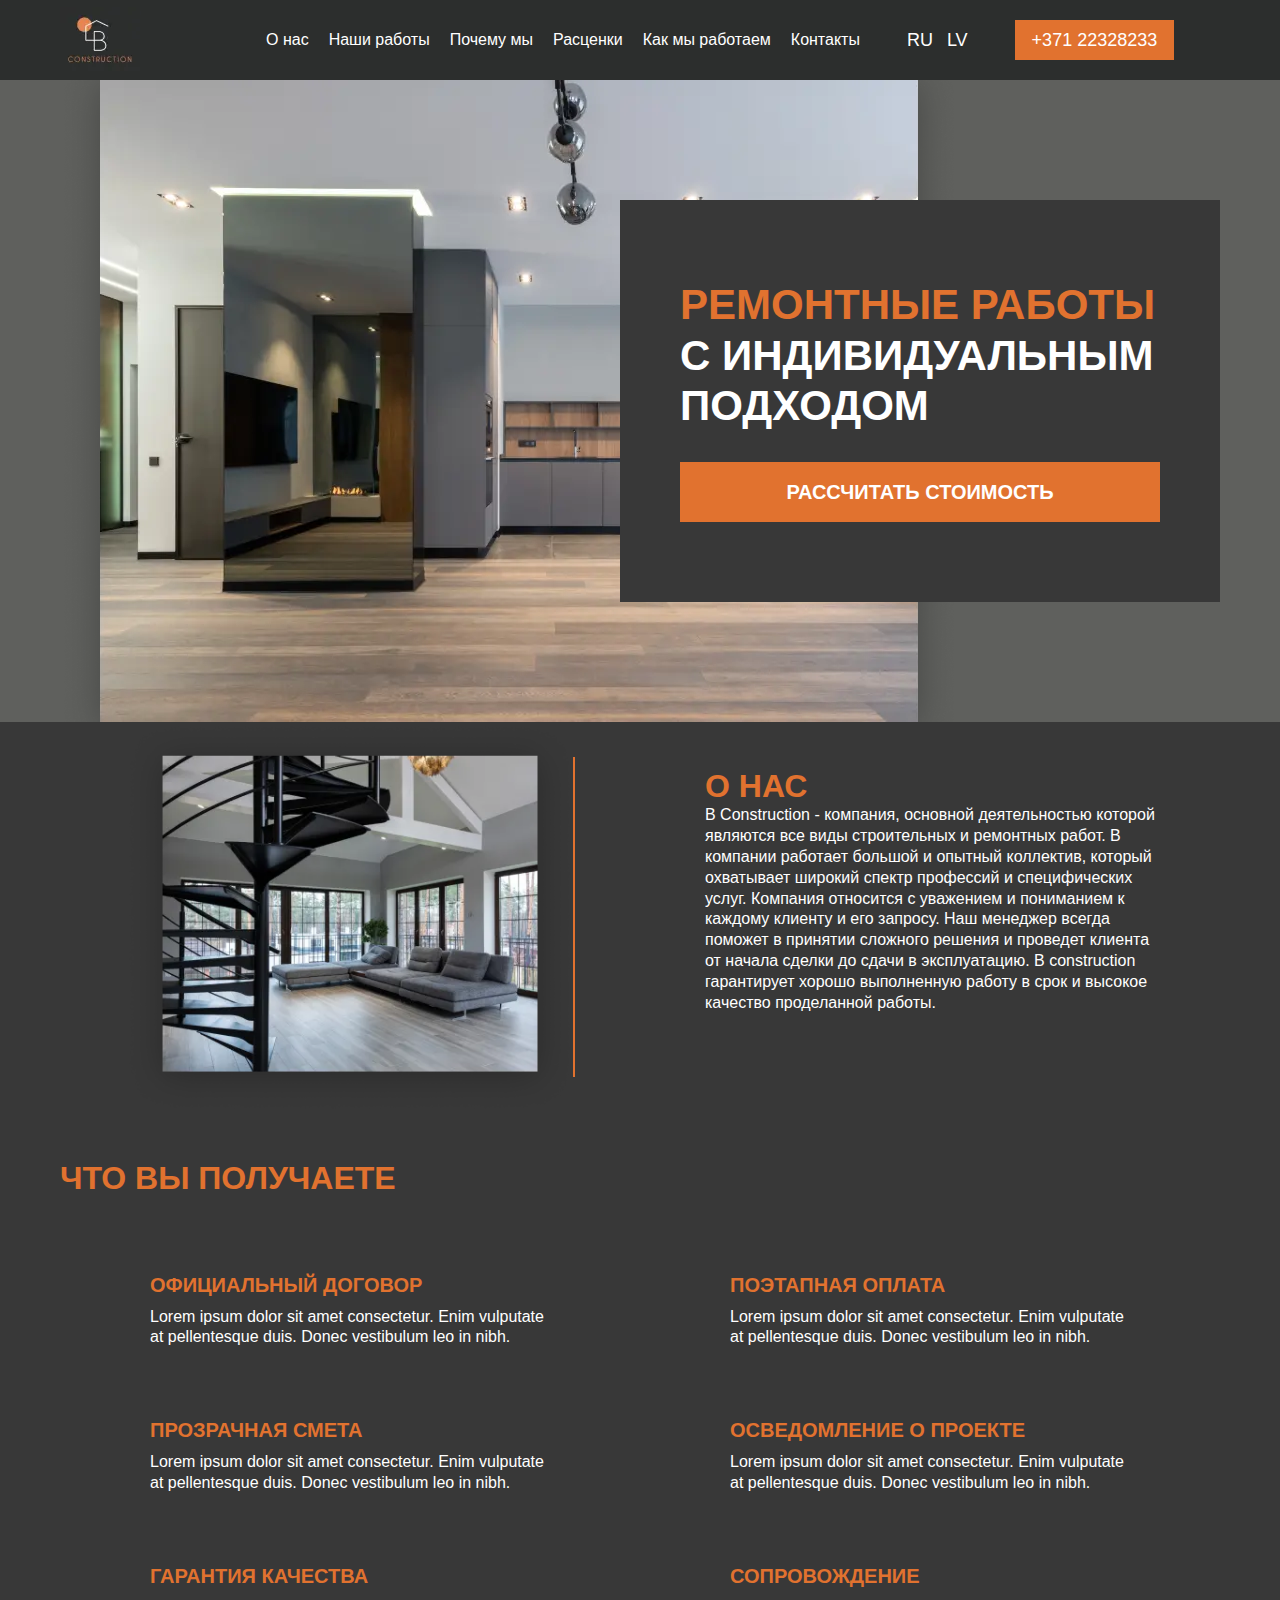
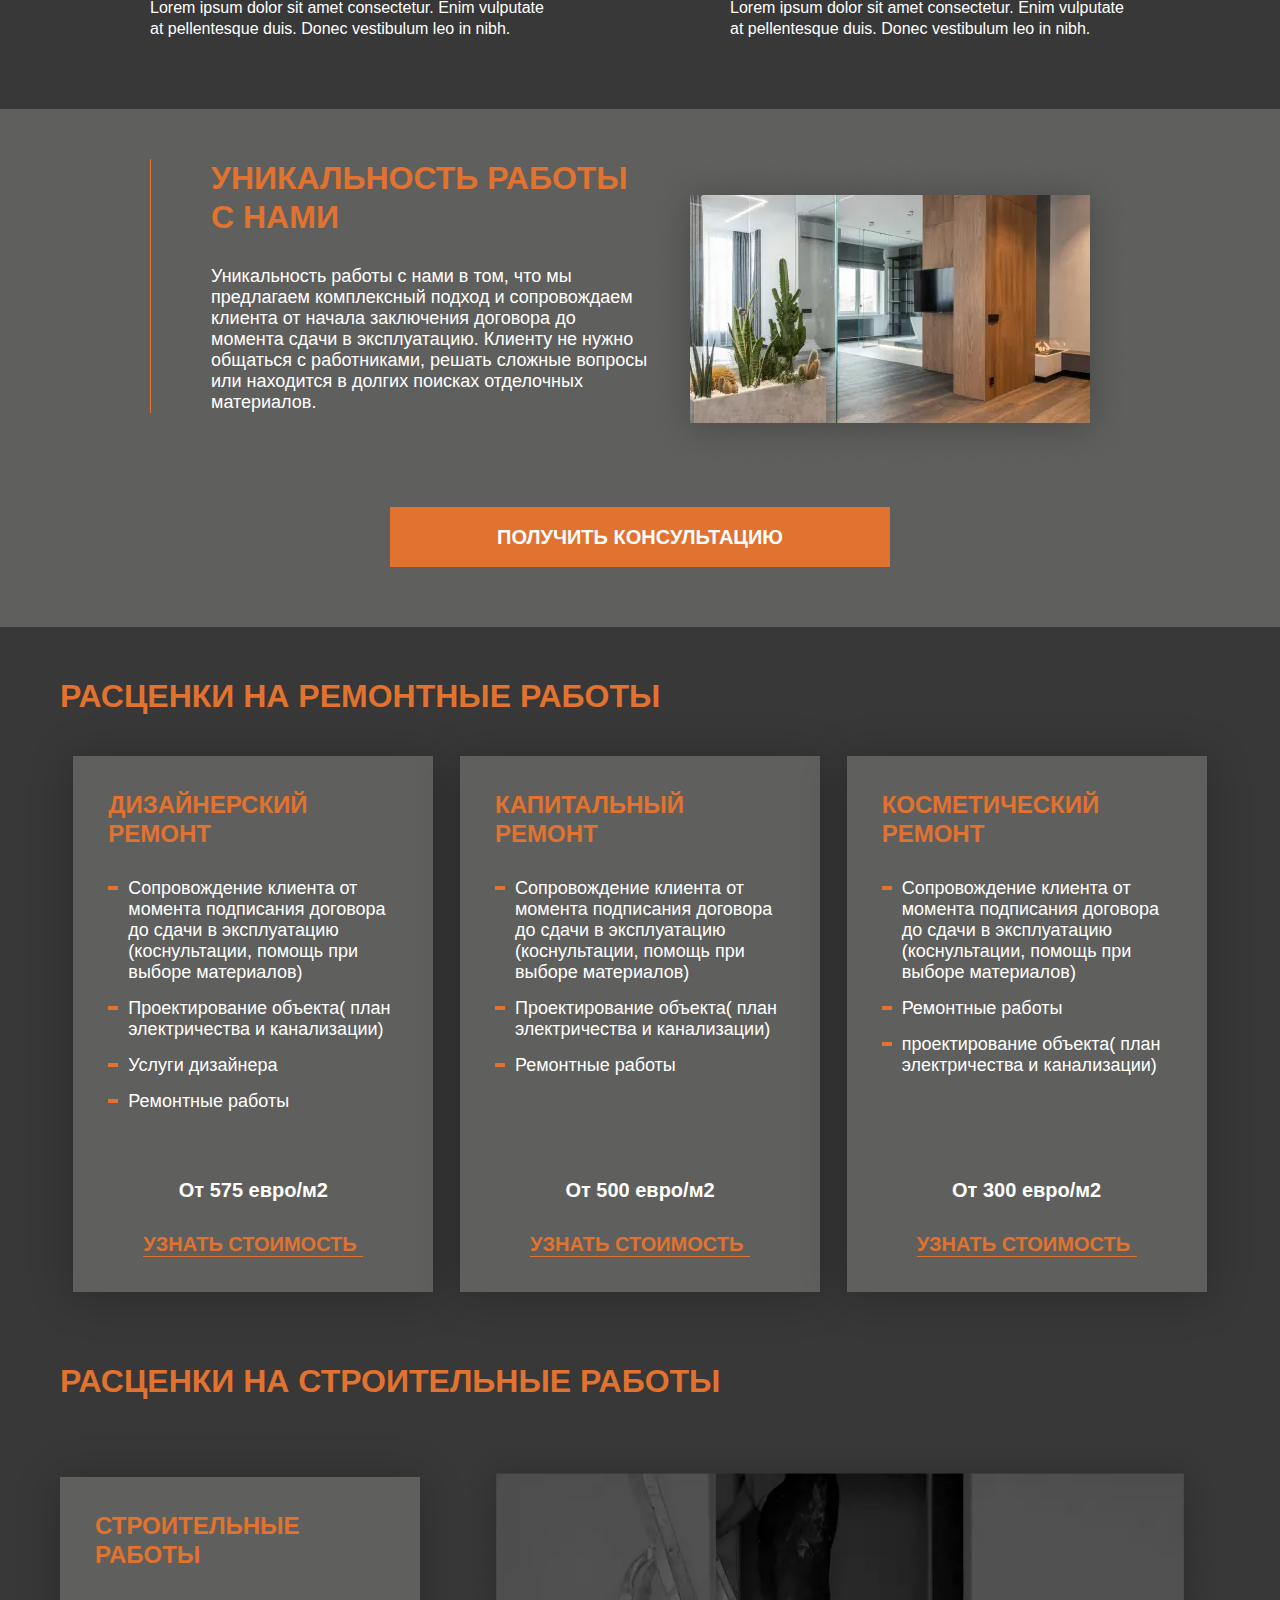
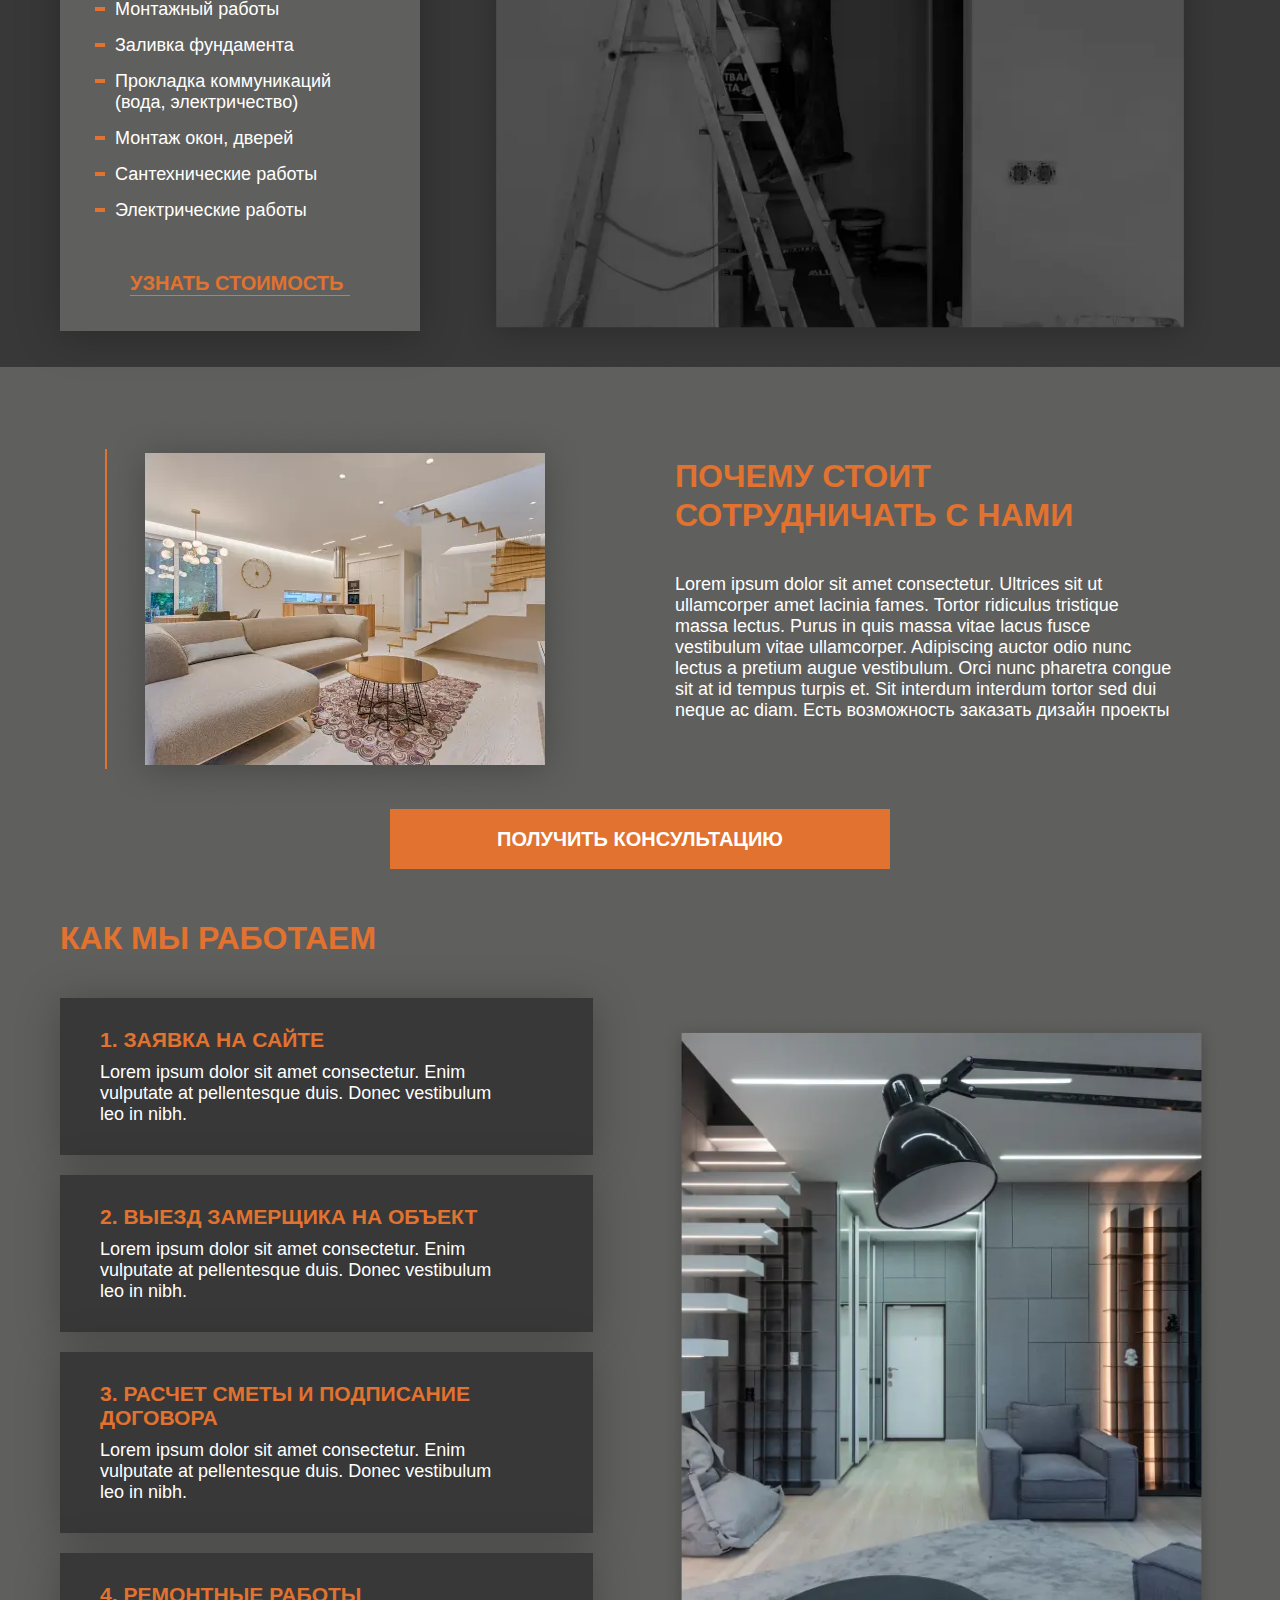
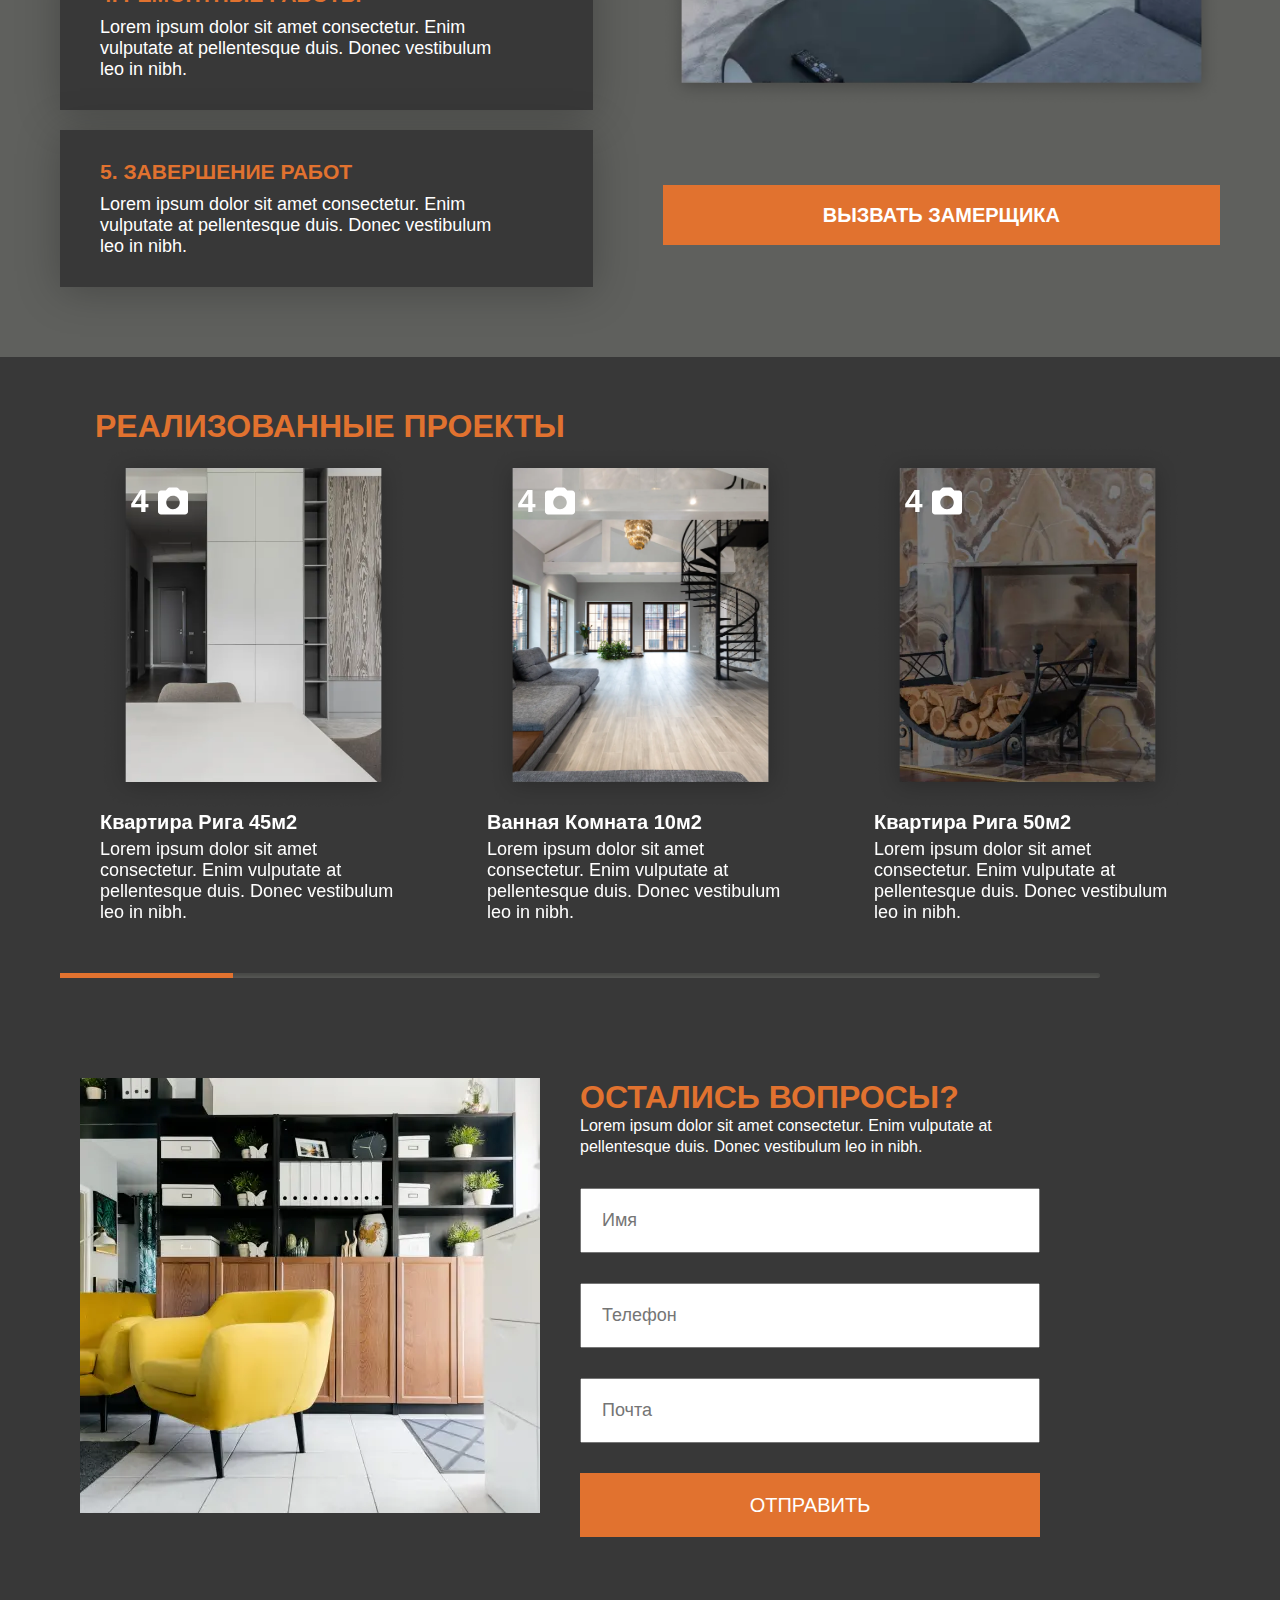
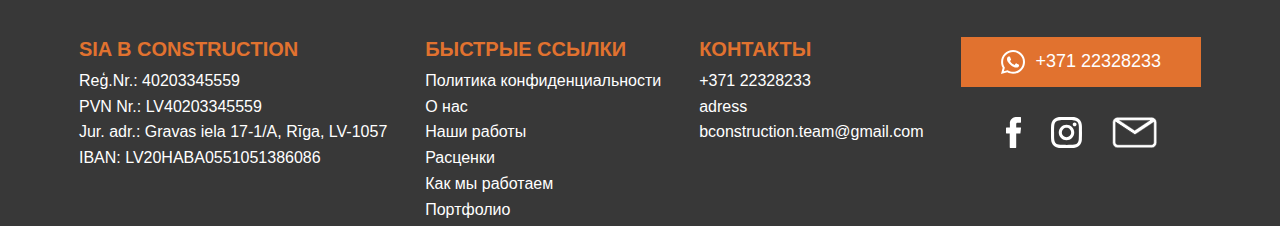
==== index.html @ dc20f462 "Add files via upload" ====
<!DOCTYPE html>
<html lang="ru">

<head>
   <meta charset="UTF-8">
   <meta http-equiv="X-UA-Compatible" content="IE=edge">
   <meta name="viewport" content="width=device-width, initial-scale=1.0">
   <link rel="stylesheet" href="css/style.min.css?_v=20230217003201">
   <title></title>
</head>

<body>
   <header class="header">
      <div class="container">
         <div class="header__inner">
            <div class="header__logo">
               <picture><source srcset="images/header/logo.webp" type="image/webp"><img src="images/header/logo.png" alt="logo"></picture>
            </div>
            <nav class="header__menu">
               <ul class="header__menu-list">
                  <li class="header__menu-item">
                     <a class="header__menu-link" href="#">О нас</a>
                  </li>
                  <li class="header__menu-item">
                     <a class="header__menu-link" href="#">Наши работы</a>
                  </li>
                  <li class="header__menu-item">
                     <a class="header__menu-link" href="#">Почему мы</a>
                  </li>
                  <li class="header__menu-item">
                     <a class="header__menu-link" href="#">Расценки</a>
                  </li>
                  <li class="header__menu-item">
                     <a class="header__menu-link" href="#">Как мы работаем </a>
                  </li>
                  <li class="header__menu-item">
                     <a class="header__menu-link" href="#">Контакты</a>
                  </li>
               </ul>
            </nav>
            <div class="header__language">
               <a class="header__language-link" href="#">RU</a>
               <a class="header__language-link" href="#">LV</a>
            </div>
            <a class="header__number" href="tel:+37122328233">+371 22328233</a>
         </div>
      </div>
   </header>
   <div class="wrapper">
      <main>
         <section class="home">
            <div class="container">
               <div class="home__inner">
                  <div class="home__items">
                     <div class="home__item">
                        <picture><source srcset="images/home-bg.webp" type="image/webp"><img class="home__image" src="images/home-bg.png"></picture>
                     </div>
                     <div class="home__item">
                        <h1 class="home__title"><span>Ремонтные работы</span>
                           с индивидуальным
                           подходом</h1>
                        <a class="home__btn btn" href="#">рассчитать стоимость</a>
                     </div>
                  </div>
               </div>
            </div>
         </section>
         <section class="about">
            <div class="container">
               <div class="about__inner">
                  <div class="about__items">
                     <div class="about__item">
                        <picture><source srcset="images/about-1.webp" type="image/webp"><img class="about__img" src="images/about-1.png" alt="image"></picture>
                     </div>
                     <div class="about__item">
                        <h1 class="about__title">О нас</h1>
                        <p class="about__text">B Construction - компания, основной деятельностью которой являются все
                           виды строительных и ремонтных работ. В компании работает большой и опытный коллектив, который
                           охватывает широкий спектр профессий и специфических услуг.

                           Компания относится с уважением и пониманием к каждому клиенту и его запросу. Наш менеджер
                           всегда поможет в принятии сложного решения и проведет клиента от начала сделки до сдачи в
                           эксплуатацию.

                           B construction гарантирует хорошо выполненную работу в срок и высокое качество проделанной
                           работы.</p>
                     </div>
                  </div>
               </div>
               <div class="about__get get-about">
                  <h2 class="get-about__title">Что вы получаете</h2>
                  <div class="get-about__items">
                     <div class="get-about__item">
                        <h3 class="get-about__item-title">Официальный договор </h3>
                        <div class="get-about__item-text">Lorem ipsum dolor sit amet consectetur. Enim vulputate at
                           pellentesque duis. Donec vestibulum leo in nibh.</div>
                     </div>
                     <div class="get-about__item">
                        <h3 class="get-about__item-title">поэтапная оплата</h3>
                        <div class="get-about__item-text">Lorem ipsum dolor sit amet consectetur. Enim vulputate at
                           pellentesque duis. Donec vestibulum leo in nibh.</div>
                     </div>
                     <div class="get-about__item">
                        <h3 class="get-about__item-title">прозрачная смета</h3>
                        <div class="get-about__item-text">Lorem ipsum dolor sit amet consectetur. Enim vulputate at
                           pellentesque duis. Donec vestibulum leo in nibh.</div>
                     </div>
                     <div class="get-about__item">
                        <h3 class="get-about__item-title">осведомление о проекте</h3>
                        <div class="get-about__item-text">Lorem ipsum dolor sit amet consectetur. Enim vulputate at
                           pellentesque duis. Donec vestibulum leo in nibh.</div>
                     </div>
                     <div class="get-about__item">
                        <h3 class="get-about__item-title">гарантия качества</h3>
                        <div class="get-about__item-text">Lorem ipsum dolor sit amet consectetur. Enim vulputate at
                           pellentesque duis. Donec vestibulum leo in nibh.</div>
                     </div>
                     <div class="get-about__item">
                        <h3 class="get-about__item-title">Сопровождение</h3>
                        <div class="get-about__item-text">Lorem ipsum dolor sit amet consectetur. Enim vulputate at
                           pellentesque duis. Donec vestibulum leo in nibh.</div>
                     </div>
                  </div>
               </div>
            </div>
         </section>
         <section class="uniqueness">
            <div class="container">
               <div class="uniqueness__inner">
                  <div class="uniqueness__items">
                     <div class="uniqueness__item">
                        <h1 class="uniqueness__title">УНИКАЛЬНОСТЬ РАБОТЫ С НАМИ</h1>
                        <p class="uniqueness__text">Уникальность работы с нами в том, что мы предлагаем комплексный
                           подход и сопровождаем клиента от начала заключения договора до момента сдачи в эксплуатацию.
                           Клиенту не нужно общаться с работниками, решать сложные вопросы или находится в долгих
                           поисках отделочных материалов.</p>
                     </div>
                     <div class="uniqueness__item">
                        <picture><source srcset="images/uniqueness.webp" type="image/webp"><img class="uniqueness__img" src="images/uniqueness.png" alt="image"></picture>
                     </div>
                  </div>
               </div>
               <a class="uniqueness__btn btn" href="#">Получить консультацию </a>

            </div>
         </section>
         <section class="rates">
            <div class="container">
               <div class="rates__repair repair-rates">
                  <h1 class="repair-rates__title">Расценки на ремонтные работы</h1>
                  <div class="repair-rates__items">
                     <div class="repair-rates__item">
                        <h3 class="repair-rates__item-title">Дизайнерский ремонт</h3>
                        <ul class="repair-rates__list">
                           <li class="repair-rates__text">
                              Сопровождение клиента от момента подписания договора до сдачи в эксплуатацию
                              (коснультации, помощь при выборе материалов)
                           </li>
                           <li class="repair-rates__text">
                              Проектирование объекта( план электричества и канализации)
                           </li>
                           <li class="repair-rates__text">
                              Услуги дизайнера
                           </li>
                           <li class="repair-rates__text">
                              Ремонтные работы
                           </li>
                        </ul>
                        <p class="repair-rates__price">От 575 евро/м2</p>
                        <a class="repair-rates__btn" href="#">узнать стоимость</a>
                     </div>
                     <div class="repair-rates__item">
                        <h3 class="repair-rates__item-title">Капитальный ремонт</h3>
                        <ul class="repair-rates__list">
                           <li class="repair-rates__text">
                              Сопровождение клиента от момента подписания договора до сдачи в эксплуатацию
                              (коснультации, помощь при выборе материалов)
                           </li>
                           <li class="repair-rates__text">
                              Проектирование объекта( план электричества и канализации)
                           </li>
                           <li class="repair-rates__text">
                              Ремонтные работы
                           </li>
                        </ul>
                        <p class="repair-rates__price">От 500 евро/м2</p>
                        <a class="repair-rates__btn" href="#">узнать стоимость</a>
                     </div>
                     <div class="repair-rates__item">
                        <h3 class="repair-rates__item-title">Косметический ремонт</h3>
                        <ul class="repair-rates__list">
                           <li class="repair-rates__text">
                              Сопровождение клиента от момента подписания договора до сдачи в эксплуатацию
                              (коснультации, помощь при выборе материалов)
                           </li>
                           <li class="repair-rates__text">
                              Ремонтные работы
                           </li>
                           <li class="repair-rates__text">
                              проектирование объекта( план электричества и канализации)
                           </li>
                        </ul>
                        <p class="repair-rates__price">От 300 евро/м2</p>
                        <a class="repair-rates__btn" href="#">узнать стоимость</a>
                     </div>
                  </div>
               </div>
               <div class="rates__build build-rates">
                  <h1 class="build-rates__title">Расценки на строительные работы</h1>
                  <div class="build-rates__items">
                     <div class="build-rates__item">
                        <h3 class="build-rates__item-title">Строительные работы</h3>
                        <ul class="build-rates__list">
                           <li class="build-rates__text">Монтажный работы</li>
                           <li class="build-rates__text">Заливка фундамента</li>
                           <li class="build-rates__text">Прокладка коммуникаций (вода, электричество)</li>
                           <li class="build-rates__text">Монтаж окон, дверей</li>
                           <li class="build-rates__text">Сантехнические работы</li>
                           <li class="build-rates__text">Электрические работы</li>
                        </ul>
                        <a class="build-rates__btn" href="#">узнать стоимость</a>

                     </div>
                     <div class="build-rates__item">
                        <picture><source srcset="images/rates.webp" type="image/webp"><img class="build-rates__img" src="images/rates.png" alt="images"></picture>
                     </div>
                  </div>
               </div>
            </div>
         </section>
         <section class="info">
            <div class="container">
               <div class="info__top top-info">
                  <div class="top-info__items">
                     <div class="top-info__item">
                        <picture><source srcset="images/info.webp" type="image/webp"><img class="top-info__img" src="images/info.png" alt="image"></picture>
                     </div>
                     <div class="top-info__item">
                        <h1 class="top-info__title">Почему стоит
                           сотрудничать с нами</h1>
                        <p class="top-info__text">Lorem ipsum dolor sit amet consectetur. Ultrices sit ut ullamcorper
                           amet lacinia fames. Tortor ridiculus tristique massa lectus. Purus in quis massa vitae lacus
                           fusce vestibulum vitae ullamcorper. Adipiscing auctor odio nunc lectus a pretium augue
                           vestibulum. Orci nunc pharetra congue sit at id tempus turpis et. Sit interdum interdum
                           tortor sed dui neque ac diam.

                           Есть возможность заказать дизайн проекты</p>
                     </div>
                  </div>
                  <a class="top-info__btn btn" href="#">Получить консультацию </a>
               </div>
               <div class="info__work work-info">
                  <h2 class="work-info__title">Как мы работаем</h2>
                  <div class="work-info__inner">
                     <div class="work-info__items">
                        <div class="work-info__item">
                           <h3 class="work-info__item-title">1. Заявка на сайте</h3>
                           <p class="work-info__text">Lorem ipsum dolor sit amet consectetur. Enim vulputate at
                              pellentesque duis. Donec vestibulum leo in nibh.</p>
                        </div>
                        <div class="work-info__item">
                           <h3 class="work-info__item-title">2. Выезд замерщика на объект</h3>
                           <p class="work-info__text">Lorem ipsum dolor sit amet consectetur. Enim vulputate at
                              pellentesque duis. Donec vestibulum leo in nibh.</p>
                        </div>
                        <div class="work-info__item">
                           <h3 class="work-info__item-title">3. РАсчет сметы и подписание договора</h3>
                           <p class="work-info__text">Lorem ipsum dolor sit amet consectetur. Enim vulputate at
                              pellentesque duis. Donec vestibulum leo in nibh.</p>
                        </div>
                        <div class="work-info__item">
                           <h3 class="work-info__item-title">4. ремонтные работы</h3>
                           <p class="work-info__text">Lorem ipsum dolor sit amet consectetur. Enim vulputate at
                              pellentesque duis. Donec vestibulum leo in nibh.</p>
                        </div>
                        <div class="work-info__item">
                           <h3 class="work-info__item-title">5. завершение работ</h3>
                           <p class="work-info__text">Lorem ipsum dolor sit amet consectetur. Enim vulputate at
                              pellentesque duis. Donec vestibulum leo in nibh.</p>
                        </div>
                     </div>
                     <div class="work-info__items">
                        <picture><source srcset="images/info-2.webp" type="image/webp"><img class="work-info__img" src="images/info-2.png"></picture>
                        <a class="work-info__btn btn" href="#">вызвать замерщика</a>
                     </div>
                  </div>
               </div>
            </div>
         </section>
         <section class="slider">
            <div class="container">
               <h1 class="slider__title">Реализованные проекты</h1>
               <div class="slider__inner">
                  <div class="slider__slide">
                     <div class="slider__image">
                        <picture><source srcset="images/slider/1.webp" type="image/webp"><img class="slider__img" src="images/slider/1.png" alt="image"></picture>
                        <div class="slider__quantity">
                           <p>4</p>
                           <img class="slider__icon" src="images/slider/icon.svg" alt="icon">
                        </div>
                     </div>
                     <div class="slider__slide-title">Квартира Рига 45м2</div>
                     <div class="slider__text">Lorem ipsum dolor sit amet consectetur. Enim vulputate at pellentesque
                        duis. Donec vestibulum leo in nibh.</div>
                  </div>
                  <div class="slider__slide">
                     <div class="slider__image">
                        <picture><source srcset="images/slider/2.webp" type="image/webp"><img class="slider__img" src="images/slider/2.png" alt="image"></picture>
                        <div class="slider__quantity">
                           <p>4</p>
                           <img class="slider__icon" src="images/slider/icon.svg" alt="icon">
                        </div>
                     </div>
                     <div class="slider__slide-title">Ванная Комната 10м2</div>
                     <div class="slider__text">Lorem ipsum dolor sit amet consectetur. Enim vulputate at pellentesque
                        duis. Donec vestibulum leo in nibh.</div>
                  </div>
                  <div class="slider__slide">
                     <div class="slider__image">
                        <picture><source srcset="images/slider/3.webp" type="image/webp"><img class="slider__img" src="images/slider/3.png" alt="image"></picture>
                        <div class="slider__quantity">
                           <p>4</p>
                           <img class="slider__icon" src="images/slider/icon.svg" alt="icon">
                        </div>
                     </div>
                     <div class="slider__slide-title">Квартира Рига 50м2</div>
                     <div class="slider__text">Lorem ipsum dolor sit amet consectetur. Enim vulputate at pellentesque
                        duis. Donec vestibulum leo in nibh.</div>
                  </div>
                  <div class="slider__slide">
                     <div class="slider__image">
                        <picture><source srcset="images/slider/1.webp" type="image/webp"><img class="slider__img" src="images/slider/1.png" alt="image"></picture>
                        <div class="slider__quantity">
                           <p>4</p>
                           <img class="slider__icon" src="images/slider/icon.svg" alt="icon">
                        </div>
                     </div>
                     <div class="slider__slide-title">Lorem ipsum dolor sit amet</div>
                     <div class="slider__text">Lorem ipsum dolor sit amet consectetur. Enim vulputate at pellentesque
                        duis. Donec vestibulum leo in nibh.</div>
                  </div>
                  <div class="slider__slide">
                     <div class="slider__image">
                        <picture><source srcset="images/slider/3.webp" type="image/webp"><img class="slider__img" src="images/slider/3.png" alt="image"></picture>
                        <div class="slider__quantity">
                           <p>4</p>
                           <img class="slider__icon" src="images/slider/icon.svg" alt="icon">
                        </div>
                     </div>
                     <div class="slider__slide-title">Квартира Рига 50м2</div>
                     <div class="slider__text">Lorem ipsum dolor sit amet consectetur. Enim vulputate at pellentesque
                        duis. Donec vestibulum leo in nibh.</div>
                  </div>
                  <div class="slider__slide">
                     <div class="slider__image">
                        <picture><source srcset="images/slider/1.webp" type="image/webp"><img class="slider__img" src="images/slider/1.png" alt="image"></picture>
                        <div class="slider__quantity">
                           <p>4</p>
                           <img class="slider__icon" src="images/slider/icon.svg" alt="icon">
                        </div>
                     </div>
                     <div class="slider__slide-title">Lorem ipsum dolor sit amet</div>
                     <div class="slider__text">Lorem ipsum dolor sit amet consectetur. Enim vulputate at pellentesque
                        duis. Donec vestibulum leo in nibh.</div>
                  </div>
               </div>
            </div>
         </section>
         <section class="questions">
            <div class="container">
               <div class="questions__items">
                  <div class="questions__item">
                     <picture><source srcset="images/question.webp" type="image/webp"><img class="questions__img" src="images/question.png" alt="image"></picture>
                  </div>
                  <div class="questions__item">
                     <div class="questions__title">Остались вопросы?</div>
                     <div class="questions__text">Lorem ipsum dolor sit amet consectetur. Enim vulputate at pellentesque
                        duis. Donec vestibulum leo in nibh.</div>
                     <from class="questions__from" name="test" method="post">
                        <input class="question__input" type="text" placeholder="Имя">
                        <input class="question__input" type="tel" placeholder="Телефон">
                        <input class="question__input" type="email" placeholder="Почта">
                        <button class="questions__button">отправить</button>
                     </from>
                  </div>
               </div>
            </div>
         </section>

      </main>
   </div>
   <footer class="footer">
      <div class="container">
         <div class="footer__inner">
            <div class="footer__column">
               <h2 class="footer__title">SIA b construction</h2>
               <div class="footer__info">
                  <ul>
                     <li>Reģ.Nr.: 40203345559</li>
                     <li>PVN Nr.: LV40203345559</li>
                     <li>Jur. adr.: Gravas iela 17-1/A, Rīga, LV-1057</li>
                     <li>IBAN: LV20HABA0551051386086</li>
                  </ul>
               </div>
            </div>
            <div class="footer__column">
               <h2 class="footer__title">Быстрые ссылки</h2>

               <div class="footer__menu">
                  <ul>
                     <li class="footer__link">
                        <a href="#">Политика конфиденциальности</a>
                     </li>
                     <li class="footer__link">
                        <a href="#">О нас</a>
                     </li>
                     <li class="footer__link">
                        <a href="#">Наши работы</a>
                     </li>
                     <li class="footer__link">
                        <a href="#">Расценки </a>
                     </li>
                     <li class="footer__link">
                        <a href="#">Как мы работаем </a>
                     </li>
                     <li class="footer__link">
                        <a href="#">Портфолио</a>
                     </li>
                  </ul>
               </div>
            </div>
            <div class="footer__column">
               <div class="footer__contact">
                  <h2 class="footer__title">контакты</h2>

                  <ul>
                     <li>
                        <a class="footer__contact-phone" href="tel:+37122328233">+371 22328233</a>
                     </li>
                     <li>adress</li>
                     <li>
                        <a class="footer__email"
                           href="email:bconstruction.team@gmail.com">bconstruction.team@gmail.com</a>
                     </li>
                  </ul>
               </div>
            </div>
            <div class="footer__column">
               <a class="footer__whatsapp" href="#"><img src="images/footer/whatsapp.svg" alt="whatsapp">+371
                  22328233</a>
               <div class="footer__social">

                  <a href="#">
                     <img class="footer__facebook" src="images/footer/facebook.svg" alt="icon">
                  </a>
                  <a href="#">
                     <img class="footer__instagram" src="images/footer/instagram.svg" alt="icon">
                  </a>
                  <a href="#">
                     <img class="footer__img-email" src="images/footer/email.svg" alt="icon">
                  </a>
               </div>
            </div>
         </div>
      </div>
   </footer>
   <script src="https://ajax.googleapis.com/ajax/libs/jquery/3.4.1/jquery.min.js?_v=20230217003201"></script>
   <script src="js/app.min.js?_v=20230217003201"></script>
</body>

</html>
---- css/style.min.css ----
html{box-sizing:border-box}*,::after,::before{box-sizing:inherit}ol[class],ul[class]{padding:0}blockquote,body,dd,dl,figcaption,figure,h1,h2,h3,h4,h5,h6,li,ol,p,ul{margin:0}ul[class]{list-style:none}img{max-width:100%;display:block}button,input,select,textarea{font:inherit}a{text-decoration:none}body,html{height:100%;font-family:Roboto,sans-serif;font-weight:400;font-size:18px;color:#fff;background:#383838}a{color:inherit;display:inherit}.wrapper{display:flex;flex-direction:column;min-height:100%}.wrapper .main{flex:1 0 auto}.footer{flex:0 0 auto}.container{max-width:1190px;margin:0 auto;padding:0 15px}.btn{font-weight:700;font-size:20px;line-height:120%;text-transform:uppercase}.slick-slider{position:relative;display:block;box-sizing:border-box;-webkit-user-select:none;-moz-user-select:none;user-select:none;-webkit-touch-callout:none;-khtml-user-select:none;touch-action:pan-y;-webkit-tap-highlight-color:transparent}.slick-list{position:relative;display:block;overflow:hidden;margin:0;padding:0}.slick-list:focus{outline:0}.slick-list.dragging{cursor:pointer;cursor:hand}.slick-slider .slick-list,.slick-slider .slick-track{transform:translate3d(0,0,0)}.slick-track{position:relative;top:0;left:0;display:block;margin-left:auto;margin-right:auto}.slick-track:after,.slick-track:before{display:table;content:""}.slick-track:after{clear:both}.slick-loading .slick-track{visibility:hidden}.slick-slide{display:none;float:left;height:100%;min-height:1px}[dir=rtl] .slick-slide{float:right}.slick-slide img{display:block}.slick-slide.slick-loading img{display:none}.slick-slide.dragging img{pointer-events:none}.slick-initialized .slick-slide{display:block}.slick-loading .slick-slide{visibility:hidden}.slick-vertical .slick-slide{display:block;height:auto;border:1px solid transparent}.slick-arrow.slick-hidden{display:none}.header{background:#2c2e2d}.header__inner{display:flex;align-items:center}.header__logo{margin-right:125px}.header__menu{margin:30px 0}.header__menu-list{display:flex}.header__menu-item+.header__menu-item{margin-left:20px}.header__menu-link{font-size:16px;line-height:20px}.header__language{text-transform:uppercase;display:flex;margin:0 40px}.header__language-link{margin:0 7px 0 7px}.header__number{font-size:18px;line-height:22px;padding:9px 17px;background:#e1722f}.home{background:#5f605d}.home__inner{position:relative}.home__items{display:flex;align-items:center}.home__item:last-child{position:absolute;right:0;padding:80px 60px;background:#383838}.home__title{font-weight:700;font-size:42px;line-height:120%;max-width:480px;text-transform:uppercase;margin-bottom:30px}.home__title span{color:#e1722f}.home__btn{text-align:center;background:#e1722f;padding:18px 100px}.about__inner{display:flex;justify-content:center}.about__items{display:flex;margin-bottom:50px}.about__item{max-width:450px}.about__item:first-child{position:relative}.about__item:first-child::after{content:"";position:absolute;right:0;top:9%;height:320px;width:2px;background:#e1722f}.about__item:last-child{margin:45px 0 0 130px}.about__title{font-size:32px;line-height:120%;text-transform:uppercase;color:#e1722f}.about__text{font-size:16px;line-height:130%}.get-about__title{font-weight:700;font-size:32px;line-height:120%;text-transform:uppercase;color:#e1722f;margin-bottom:75px}.get-about__items{display:flex;justify-content:space-around;flex-wrap:wrap}.get-about__item{max-width:400px;width:100%;margin-bottom:70px}.get-about__item-title{font-weight:700;font-size:20px;line-height:120%;color:#e1722f;text-transform:uppercase;margin-bottom:10px}.get-about__item-text{font-size:16px;line-height:130%}.uniqueness{background:#5f605d;display:flex;justify-content:center}.uniqueness__items{display:flex;margin-top:50px}.uniqueness__item{max-width:500px}.uniqueness__item:first-child{border-left:1px solid #e1722f;height:100%;padding-left:60px}.uniqueness__title{font-weight:700;font-size:32px;line-height:120%;color:#e1722f;margin-bottom:30px}.uniqueness__btn{display:flex;align-items:center;justify-content:center;padding:18px 50px;background:#e1722f;max-width:500px;margin:40px auto 60px auto}.repair-rates__title{font-weight:700;font-size:32px;line-height:120%;color:#e1722f;text-transform:uppercase;margin:50px 0 40px 0}.repair-rates__items{display:flex;justify-content:space-around;margin-bottom:70px}.repair-rates__item{max-width:360px;padding:35px;background:#5f605d;box-shadow:0 4px 40px rgba(0,0,0,.25)}.repair-rates__item-title{font-weight:700;font-size:24px;line-height:120%;text-transform:uppercase;color:#e1722f;margin-bottom:30px}.repair-rates__list{min-height:300px}.repair-rates__text{margin-bottom:15px;padding-left:20px;position:relative}.repair-rates__text::after{content:"";position:absolute;top:0;left:0;width:10px;height:4px;background:#e1722f;transform:translateY(200%)}.repair-rates__price{text-align:center;font-weight:700;font-size:20px;line-height:120%;margin:0 0 30px 0}.repair-rates__btn{font-weight:700;font-size:20px;line-height:120%;text-transform:uppercase;color:#e1722f;border-bottom:1px solid #e1722f;max-width:220px;margin:0 auto}.build-rates__title{font-weight:700;font-size:32px;line-height:120%;color:#e1722f;text-transform:uppercase;margin-bottom:40px}.build-rates__items{display:flex;justify-content:space-around;align-items:center}.build-rates__item:first-child{padding:35px;background:#5f605d;box-shadow:0 4px 40px rgba(0,0,0,.25);margin-right:40px;max-width:360px}.build-rates__item-title{font-weight:700;font-size:24px;line-height:120%;text-transform:uppercase;color:#e1722f;margin-bottom:30px}.build-rates__list{margin-bottom:50px}.build-rates__text{margin-bottom:15px;padding-left:20px;position:relative}.build-rates__text::after{content:"";position:absolute;top:0;left:0;width:10px;height:4px;background:#e1722f;transform:translateY(200%)}.build-rates__price{text-align:center;font-weight:700;font-size:20px;line-height:120%;margin:0 0 30px 0}.build-rates__btn{font-weight:700;font-size:20px;line-height:120%;text-transform:uppercase;color:#e1722f;border-bottom:1px solid #e1722f;max-width:220px;margin:0 auto}.info{background:#5f605d}.top-info__items{display:flex;justify-content:space-around;padding-top:50px}.top-info__item{max-width:500px}.top-info__item:first-child{position:relative}.top-info__item:first-child::after{content:"";position:absolute;left:0;top:8%;height:320px;width:2px;background:#e1722f}.top-info__title{font-weight:700;font-size:32px;line-height:120%;margin:40px 0 40px 0;text-transform:uppercase;color:#e1722f}.top-info__btn{max-width:500px;margin:0 auto 50px auto;text-align:center;padding:18px 20px;background:#e1722f}.work-info{padding-bottom:50px}.work-info__title{font-weight:700;font-size:32px;line-height:120%;color:#e1722f;text-transform:uppercase;margin-bottom:40px}.work-info__inner{display:flex;justify-content:space-around}.work-info__item{padding:30px 40px;background:#383838;box-shadow:0 4px 40px rgba(0,0,0,.25);margin-bottom:20px}.work-info__items:last-child{max-width:560px;margin:20px 0 0 70px}.work-info__item-title{text-transform:uppercase;margin-bottom:10px;color:#e1722f}.work-info__text{max-width:420px}.work-info__img{margin-bottom:80px}.work-info__btn{text-align:center;background:#e1722f;padding:18px 0}.slider__title{margin:50px 0 0 35px;text-transform:uppercase;font-weight:700;font-size:32px;line-height:120%;color:#e1722f}.slider__inner{margin-bottom:100px}.slider__slide{margin:0 40px 50px 40px}.slider__image{position:relative}.slider__img{max-width:450px;width:100%}.slider__quantity{position:absolute;top:10%;left:10%;font-weight:700;font-size:32px;line-height:120%;display:flex;align-items:center}.slider__quantity p{margin-right:10px}.slider__slide-title{font-weight:700;font-size:20px;line-height:120%;margin-bottom:5px}.slider__text{max-width:400px}.slick-dots{display:flex;font-size:0;bottom:40px;left:40px;width:250px;height:5px;border-radius:25px;background:#5f605d;box-shadow:inset 0 4px 4px rgba(0,0,0,.25);border-radius:100px;max-width:1040px;width:100%}.slick-dots li{width:100%}.slick-dots .slick-active{background:#e1722f}.slick-dots button{background:0 0;border:0}.questions__items{display:flex}.questions__item{max-width:460px;margin:0 20px}.questions__title{font-weight:700;font-size:32px;line-height:120%;color:#e1722f;text-transform:uppercase}.questions__text{font-size:16px;line-height:130%;margin-bottom:30px}.questions__from{display:flex;flex-direction:column}.questions__button{padding:20px;background:#e1722f;border:0;text-transform:uppercase;color:#fff;font-size:20px;line-height:120%}.question__input{margin-bottom:30px;padding:20px}.footer{margin:100px 0 60px 0}.footer__inner{display:flex;justify-content:space-around;flex-wrap:wrap}.footer__column{margin:0 15px}.footer__column ul{list-style-type:none;padding:0}.footer__column ul li{font-weight:400;font-size:16px;line-height:130%;margin-bottom:5px}.footer__title{font-weight:700;font-size:20px;line-height:120%;text-transform:uppercase;color:#e1722f;margin-bottom:10px}.footer__whatsapp{display:flex;align-items:center;padding:13px 40px;background:#e1722f;margin-bottom:30px}.footer__whatsapp img{margin-right:10px}.footer__social{display:flex;justify-content:center;align-items:center}.footer__social img{margin:0 15px}
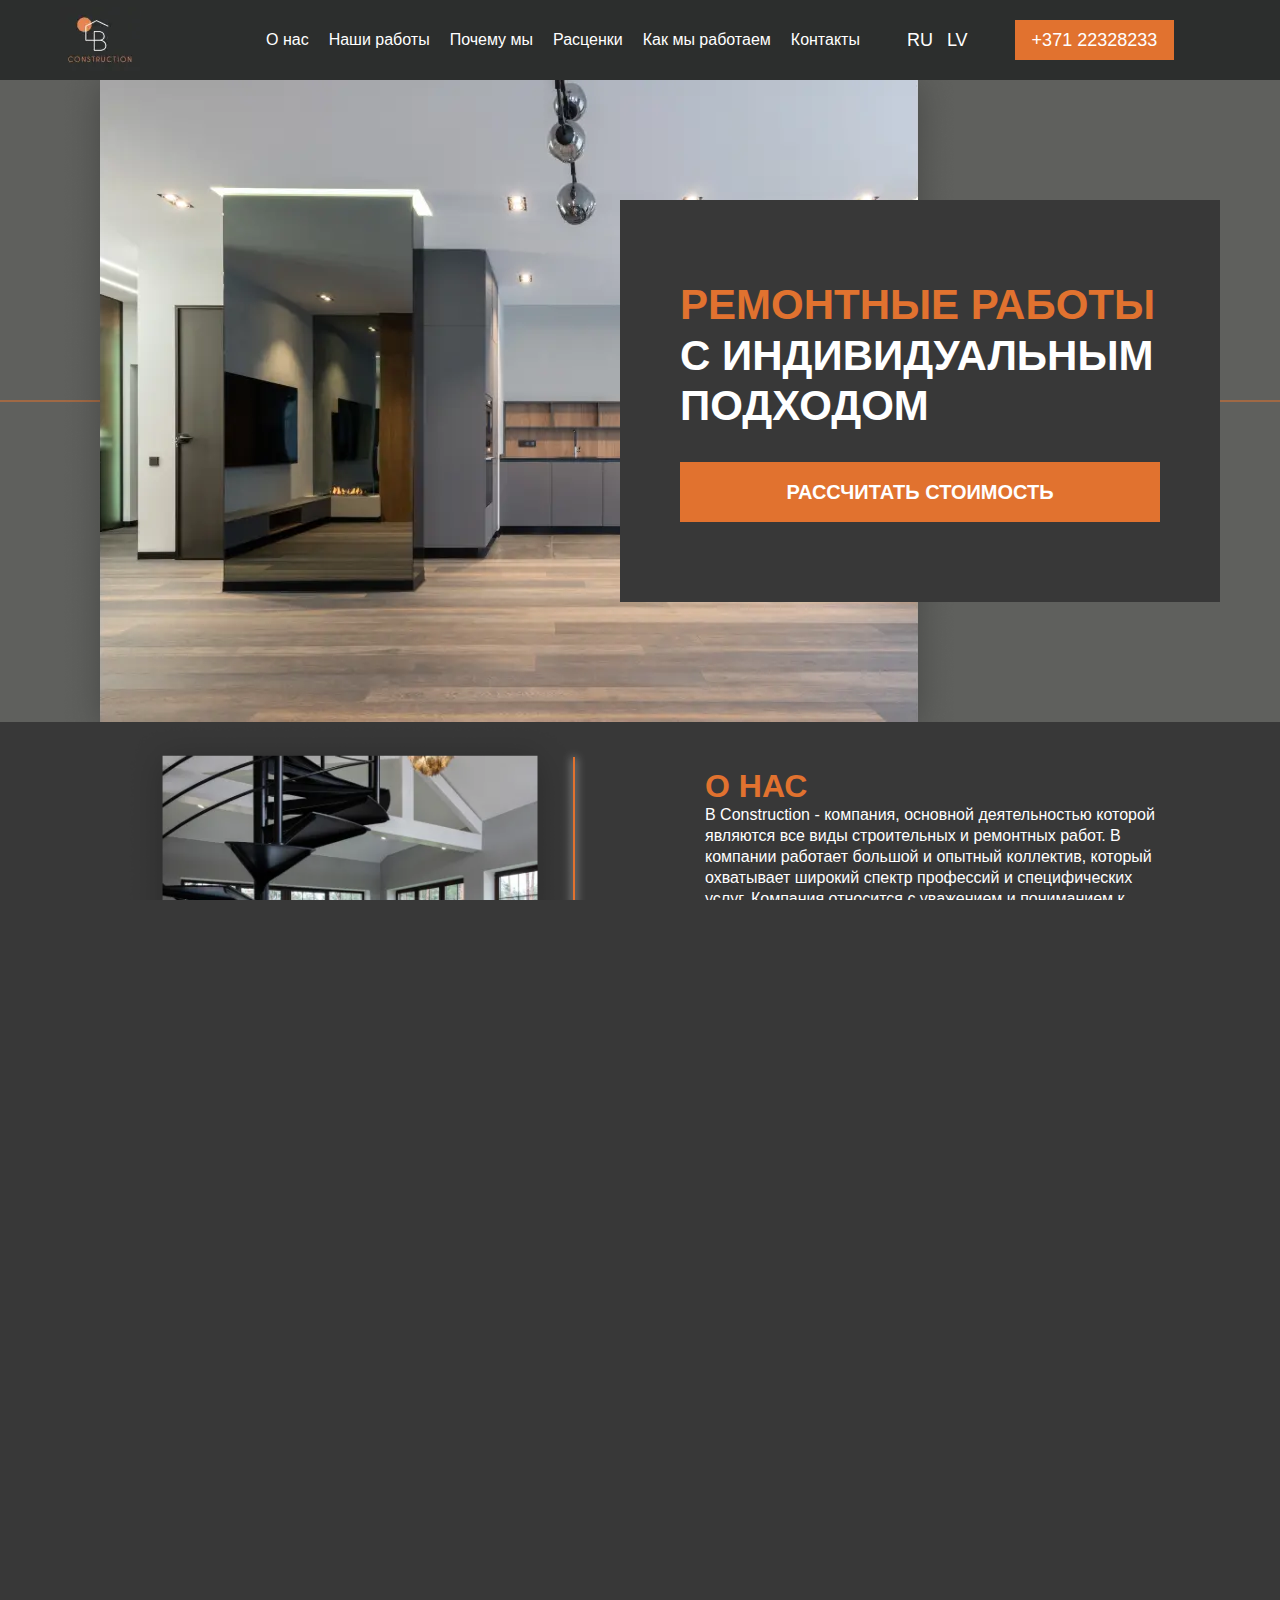
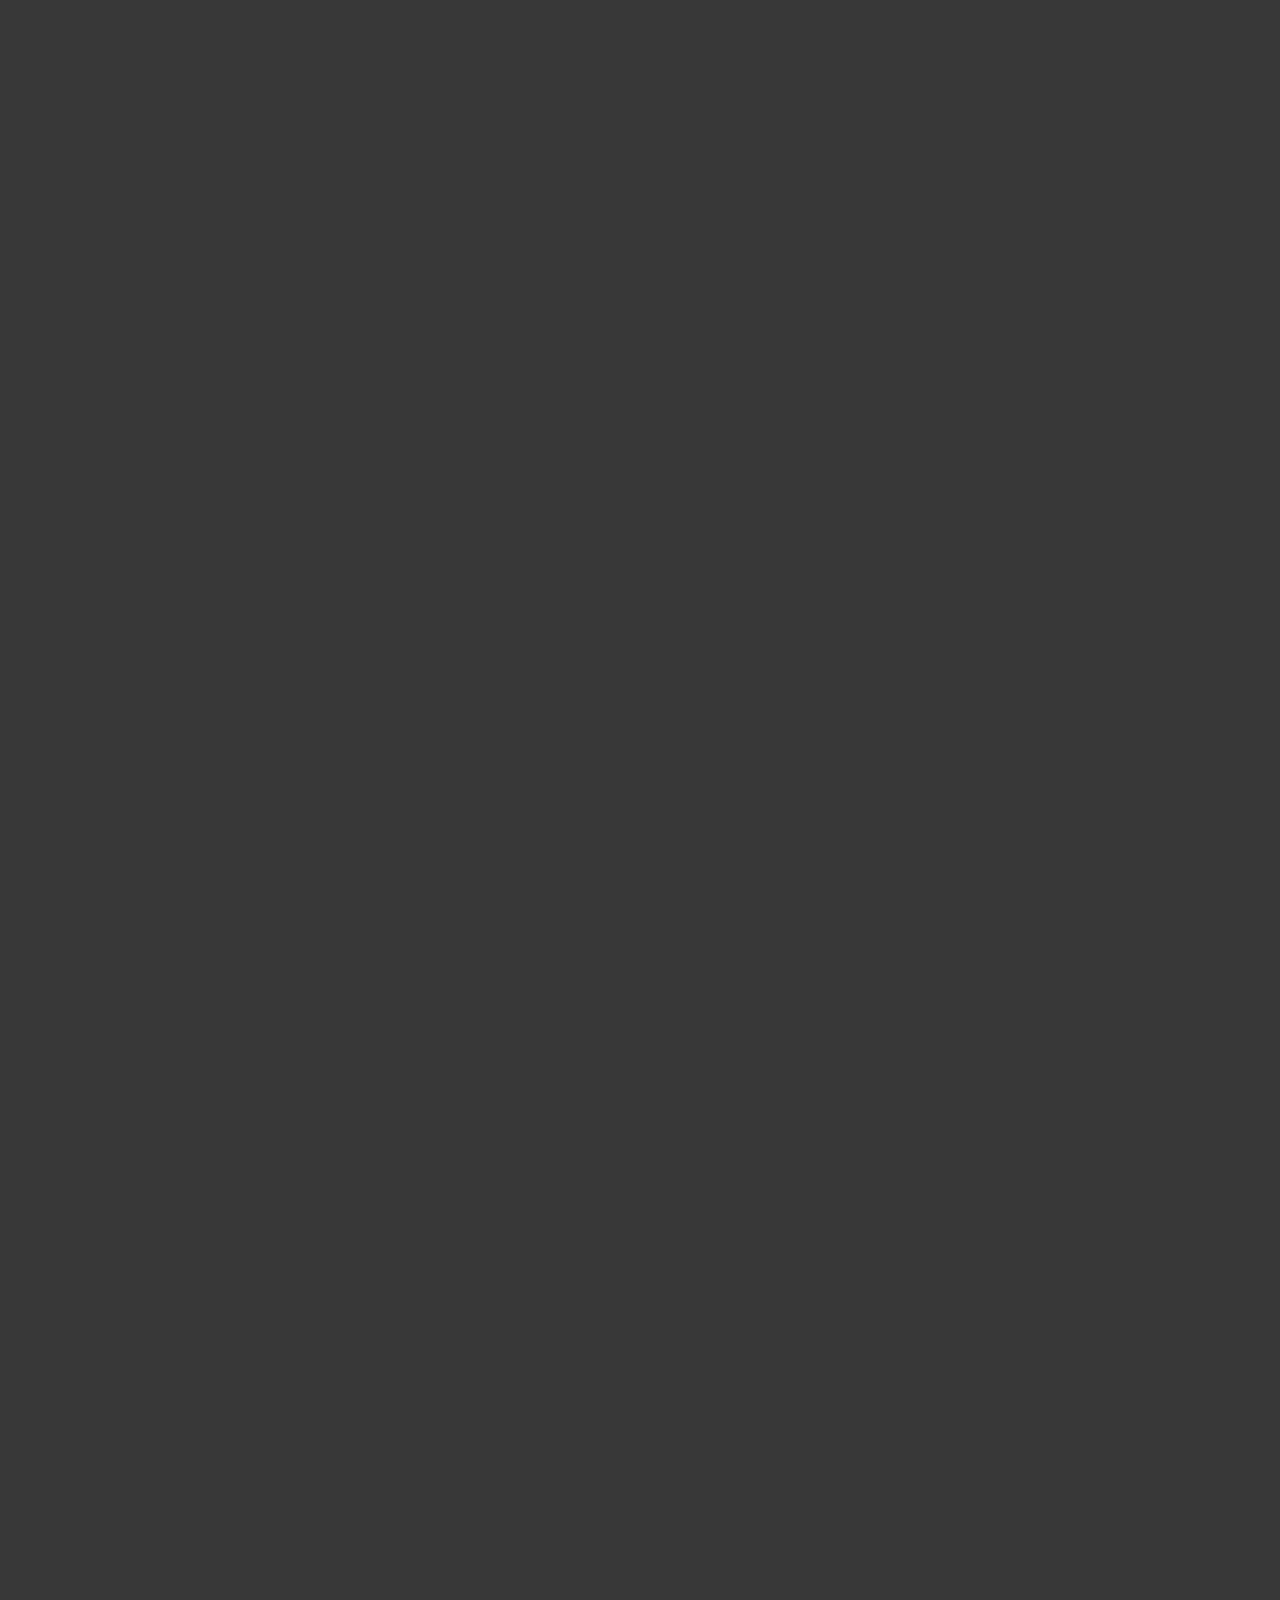
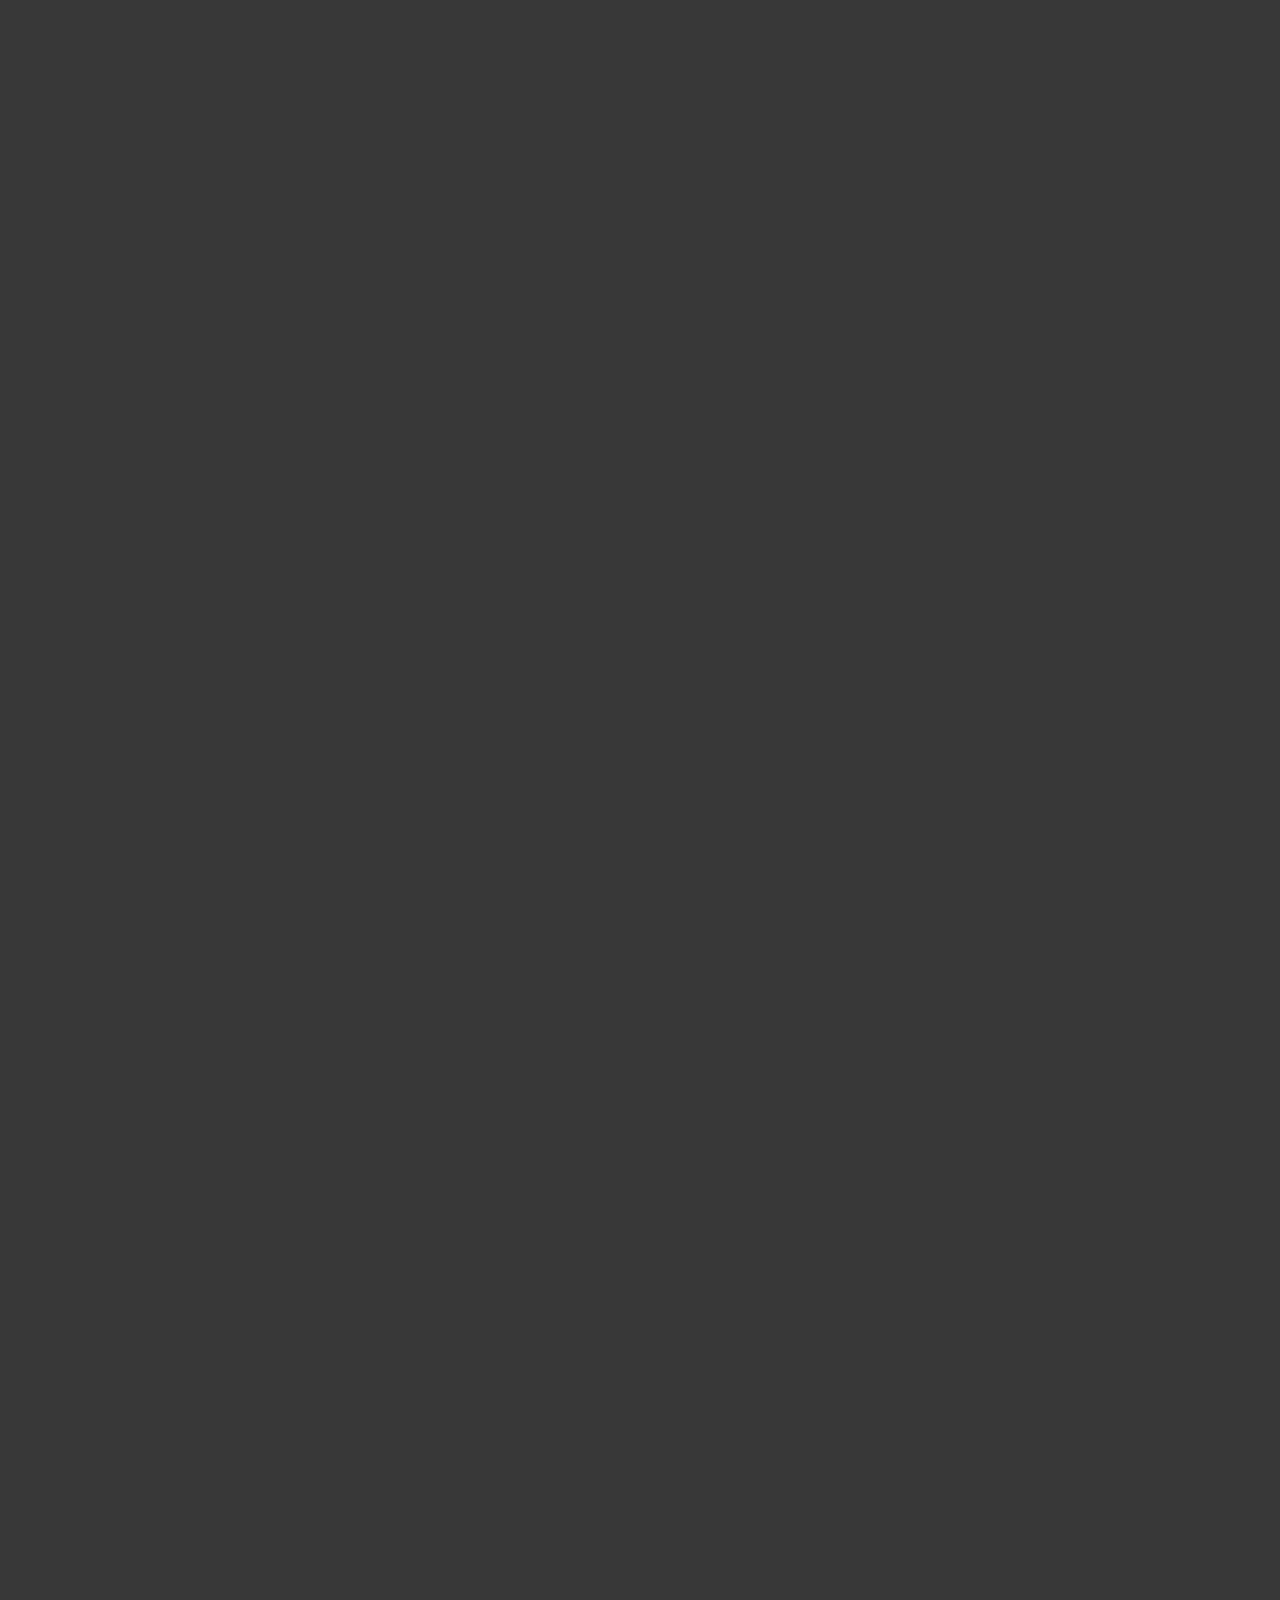
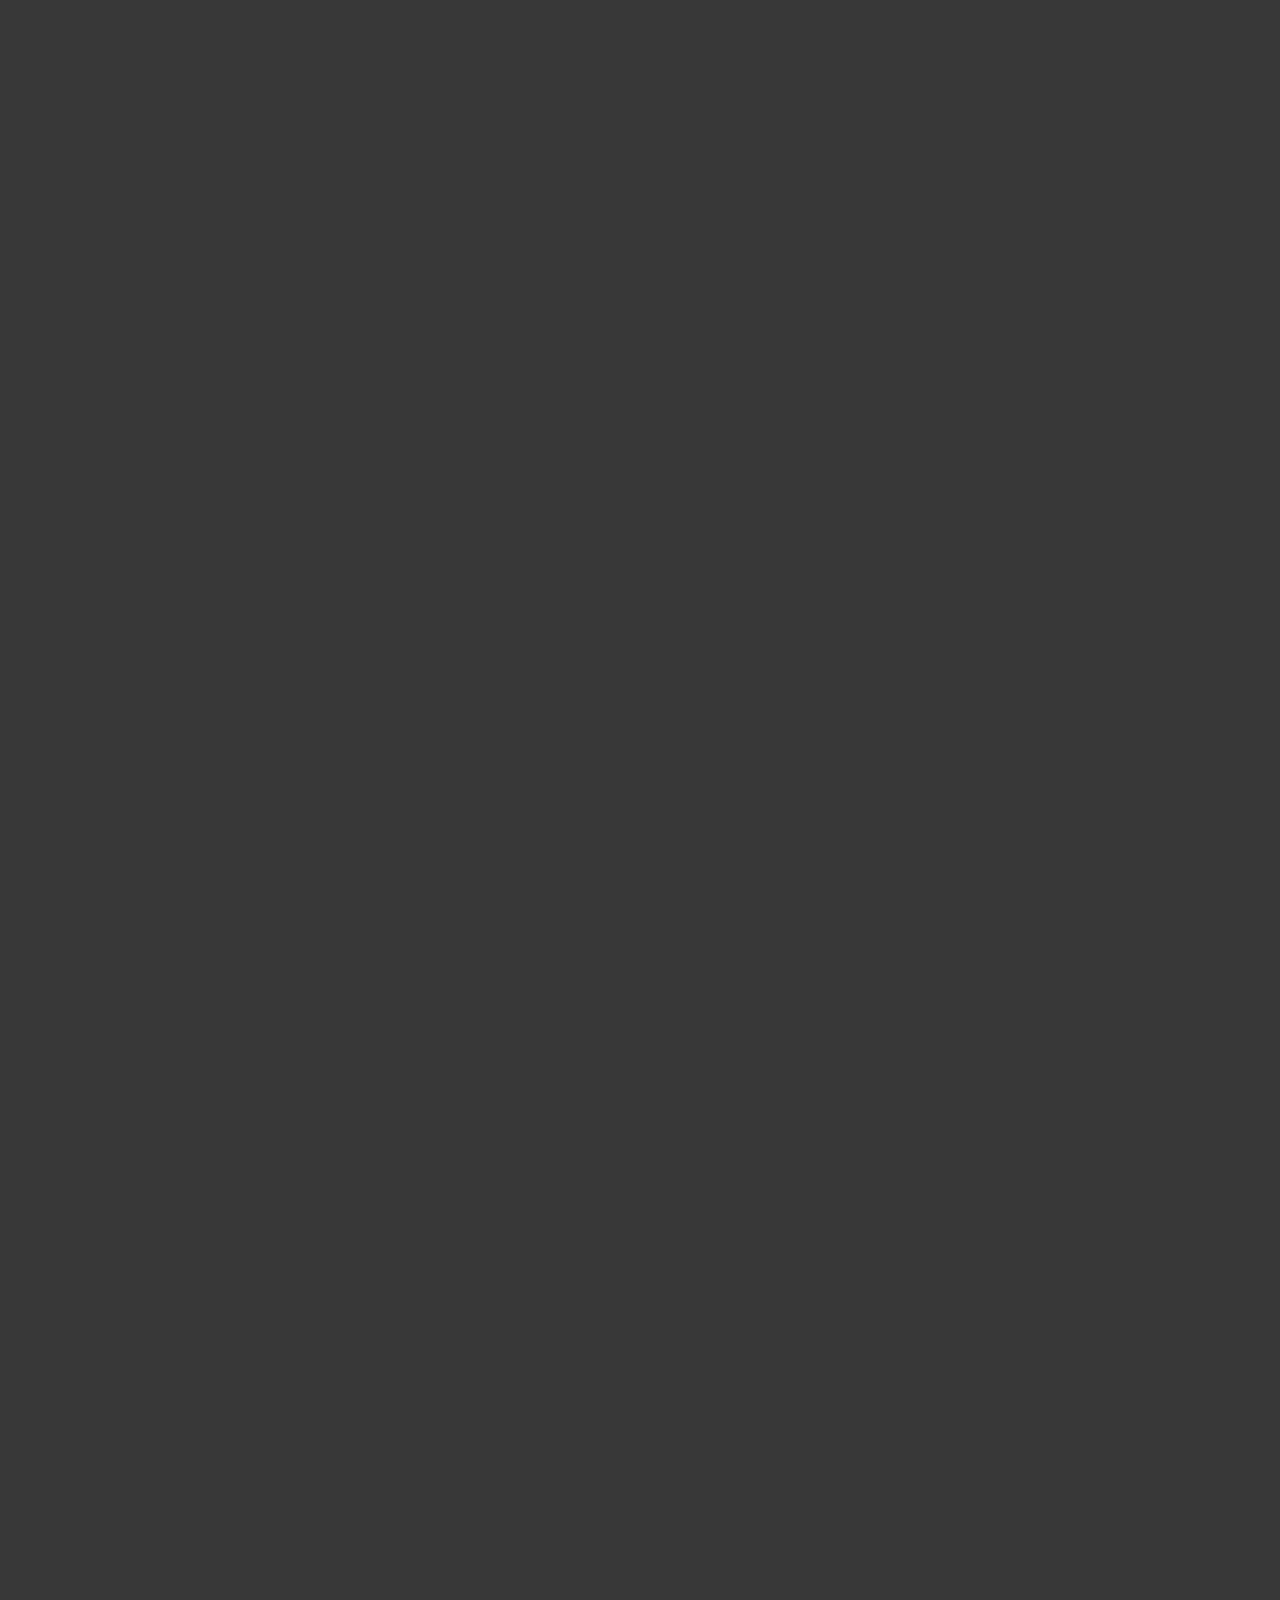
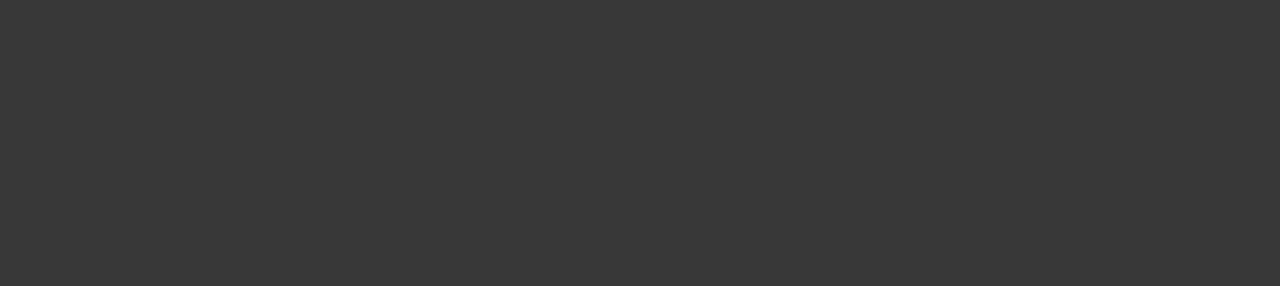
==== commit 5b38e2a3: "Add files via upload" ====
--- a/index.html
+++ b/index.html
@@ -5,7 +5,7 @@
    <meta charset="UTF-8">
    <meta http-equiv="X-UA-Compatible" content="IE=edge">
    <meta name="viewport" content="width=device-width, initial-scale=1.0">
-   <link rel="stylesheet" href="css/style.min.css?_v=20230217003201">
+   <link rel="stylesheet" href="css/style.min.css?_v=20230218003237">
    <title></title>
 </head>
 
@@ -13,36 +13,71 @@
    <header class="header">
       <div class="container">
          <div class="header__inner">
-            <div class="header__logo">
+            <a class="header__logo" href="/">
                <picture><source srcset="images/header/logo.webp" type="image/webp"><img src="images/header/logo.png" alt="logo"></picture>
-            </div>
-            <nav class="header__menu">
-               <ul class="header__menu-list">
-                  <li class="header__menu-item">
-                     <a class="header__menu-link" href="#">О нас</a>
-                  </li>
-                  <li class="header__menu-item">
-                     <a class="header__menu-link" href="#">Наши работы</a>
-                  </li>
-                  <li class="header__menu-item">
-                     <a class="header__menu-link" href="#">Почему мы</a>
-                  </li>
-                  <li class="header__menu-item">
-                     <a class="header__menu-link" href="#">Расценки</a>
-                  </li>
-                  <li class="header__menu-item">
-                     <a class="header__menu-link" href="#">Как мы работаем </a>
-                  </li>
-                  <li class="header__menu-item">
-                     <a class="header__menu-link" href="#">Контакты</a>
-                  </li>
-               </ul>
-            </nav>
-            <div class="header__language">
-               <a class="header__language-link" href="#">RU</a>
-               <a class="header__language-link" href="#">LV</a>
+            </a>
+            <div class="header__menu--burger">
+               <nav class="header__menu">
+                  <ul class="header__menu-list">
+                     <li class="header__menu-item">
+                        <a class="header__menu-link" href="/thanks.html">О нас</a>
+                     </li>
+                     <li class="header__menu-item">
+                        <a class="header__menu-link" href="#">Наши работы</a>
+                     </li>
+                     <li class="header__menu-item">
+                        <a class="header__menu-link" href="#">Почему мы</a>
+                     </li>
+                     <li class="header__menu-item">
+                        <a class="header__menu-link" href="#">Расценки</a>
+                     </li>
+                     <li class="header__menu-item">
+                        <a class="header__menu-link" href="#">Как мы работаем </a>
+                     </li>
+                     <li class="header__menu-item">
+                        <a class="header__menu-link" href="#">Контакты</a>
+                     </li>
+                  </ul>
+               </nav>
+               <div class="header__language">
+                  <a class="header__language-link" href="#">RU</a>
+                  <a class="header__language-link" href="#">LV</a>
+               </div>
+               <div class="header__menu-column">
+                  <div class="header__menu-contact">
+                     <h2 class="header__menu-title">контакты</h2>
+
+                     <ul>
+                        <li>
+                           <a class="header__menu-contact-phone" href="tel:+37122328233">+371 22328233</a>
+                        </li>
+                        <li>adress</li>
+                        <li>
+                           <a class="header__menu-mail"
+                              href="email:bconstruction.team@gmail.com">bconstruction.team@gmail.com</a>
+                        </li>
+                     </ul>
+                  </div>
+               </div>
+               <div class="header__menu-column">
+                  <div class="header__menu-social">
+
+                     <a href="#">
+                        <img class="header__menu-facebook" src="images/footer/facebook.svg" alt="icon">
+                     </a>
+                     <a href="#">
+                        <img class="header__menu-instagram" src="images/footer/instagram.svg" alt="icon">
+                     </a>
+                     <a href="#">
+                        <img class="header__menu-email" src="images/footer/email.svg" alt="icon">
+                     </a>
+                  </div>
+               </div>
             </div>
             <a class="header__number" href="tel:+37122328233">+371 22328233</a>
+            <div class="header__burger">
+               <span></span><span></span><span></span>
+            </div>
          </div>
       </div>
    </header>
@@ -59,7 +94,7 @@
                         <h1 class="home__title"><span>Ремонтные работы</span>
                            с индивидуальным
                            подходом</h1>
-                        <a class="home__btn btn" href="#">рассчитать стоимость</a>
+                        <a class="home__btn btn" href="#popup">рассчитать стоимость</a>
                      </div>
                   </div>
                </div>
@@ -135,12 +170,13 @@
                            Клиенту не нужно общаться с работниками, решать сложные вопросы или находится в долгих
                            поисках отделочных материалов.</p>
                      </div>
+                     <a class="uniqueness__btn-mob btn" href="#popup">Получить консультацию </a>
                      <div class="uniqueness__item">
                         <picture><source srcset="images/uniqueness.webp" type="image/webp"><img class="uniqueness__img" src="images/uniqueness.png" alt="image"></picture>
                      </div>
                   </div>
                </div>
-               <a class="uniqueness__btn btn" href="#">Получить консультацию </a>
+               <a class="uniqueness__btn btn" href="#popup">Получить консультацию </a>
 
             </div>
          </section>
@@ -167,7 +203,7 @@
                            </li>
                         </ul>
                         <p class="repair-rates__price">От 575 евро/м2</p>
-                        <a class="repair-rates__btn" href="#">узнать стоимость</a>
+                        <a class="repair-rates__btn" href="##popup">узнать стоимость</a>
                      </div>
                      <div class="repair-rates__item">
                         <h3 class="repair-rates__item-title">Капитальный ремонт</h3>
@@ -184,7 +220,7 @@
                            </li>
                         </ul>
                         <p class="repair-rates__price">От 500 евро/м2</p>
-                        <a class="repair-rates__btn" href="#">узнать стоимость</a>
+                        <a class="repair-rates__btn" href="##popup">узнать стоимость</a>
                      </div>
                      <div class="repair-rates__item">
                         <h3 class="repair-rates__item-title">Косметический ремонт</h3>
@@ -201,7 +237,7 @@
                            </li>
                         </ul>
                         <p class="repair-rates__price">От 300 евро/м2</p>
-                        <a class="repair-rates__btn" href="#">узнать стоимость</a>
+                        <a class="repair-rates__btn" href="##popup">узнать стоимость</a>
                      </div>
                   </div>
                </div>
@@ -218,7 +254,7 @@
                            <li class="build-rates__text">Сантехнические работы</li>
                            <li class="build-rates__text">Электрические работы</li>
                         </ul>
-                        <a class="build-rates__btn" href="#">узнать стоимость</a>
+                        <a class="build-rates__btn" href="##popup">узнать стоимость</a>
 
                      </div>
                      <div class="build-rates__item">
@@ -235,11 +271,13 @@
                      <div class="top-info__item">
                         <picture><source srcset="images/info.webp" type="image/webp"><img class="top-info__img" src="images/info.png" alt="image"></picture>
                      </div>
+                     <a class="top-info__btn-mob btn" href="##popup">Получить консультацию </a>
                      <div class="top-info__item">
                         <h1 class="top-info__title">Почему стоит
                            сотрудничать с нами</h1>
                         <p class="top-info__text">Lorem ipsum dolor sit amet consectetur. Ultrices sit ut ullamcorper
-                           amet lacinia fames. Tortor ridiculus tristique massa lectus. Purus in quis massa vitae lacus
+                           amet lacinia fames. Tortor ridiculus tristique massa lectus. Purus in quis massa vitae
+                           lacus
                            fusce vestibulum vitae ullamcorper. Adipiscing auctor odio nunc lectus a pretium augue
                            vestibulum. Orci nunc pharetra congue sit at id tempus turpis et. Sit interdum interdum
                            tortor sed dui neque ac diam.
@@ -247,7 +285,7 @@
                            Есть возможность заказать дизайн проекты</p>
                      </div>
                   </div>
-                  <a class="top-info__btn btn" href="#">Получить консультацию </a>
+                  <a class="top-info__btn btn" href="##popup">Получить консультацию </a>
                </div>
                <div class="info__work work-info">
                   <h2 class="work-info__title">Как мы работаем</h2>
@@ -281,7 +319,7 @@
                      </div>
                      <div class="work-info__items">
                         <picture><source srcset="images/info-2.webp" type="image/webp"><img class="work-info__img" src="images/info-2.png"></picture>
-                        <a class="work-info__btn btn" href="#">вызвать замерщика</a>
+                        <a class="work-info__btn btn" href="##popup">вызвать замерщика</a>
                      </div>
                   </div>
                </div>
@@ -374,7 +412,8 @@
                   </div>
                   <div class="questions__item">
                      <div class="questions__title">Остались вопросы?</div>
-                     <div class="questions__text">Lorem ipsum dolor sit amet consectetur. Enim vulputate at pellentesque
+                     <div class="questions__text">Lorem ipsum dolor sit amet consectetur. Enim vulputate at
+                        pellentesque
                         duis. Donec vestibulum leo in nibh.</div>
                      <from class="questions__from" name="test" method="post">
                         <input class="question__input" type="text" placeholder="Имя">
@@ -386,7 +425,6 @@
                </div>
             </div>
          </section>
-
       </main>
    </div>
    <footer class="footer">
@@ -464,8 +502,51 @@
          </div>
       </div>
    </footer>
-   <script src="https://ajax.googleapis.com/ajax/libs/jquery/3.4.1/jquery.min.js?_v=20230217003201"></script>
-   <script src="js/app.min.js?_v=20230217003201"></script>
+   <div id="popup" class="popup">
+      <div class="popup__body">
+         <div class="popup__form">
+            <a class="popup__close" href="##"><span></span> <span></span></a>
+            <div class="popup__select">
+               <label class="label__select" for="select">ТИП ПОМЕЩЕНИЯ</label>
+               <select class="select" id="select" name="user_profile_color_1">
+                  <option value="1">Новостройка</option>
+                  <option value="2">Довоенный дом</option>
+                  <option value="3">Спец. проект</option>
+                  <option value="4">Реконструированный дом</option>
+               </select>
+            </div>
+            <div class="popup__square">
+               <label class="label__square" for="square">пл. помещения</label>
+               <input class="input__square" id="square" type="number" min="1" max="10000">
+            </div>
+            <label class="label__radio" for="radio">есть дизайн проект</label>
+            <div class="popup__radio">
+               <input class="input__radio-1" id="radio_1" checked name="input__radio" type="radio" value="1" />
+               <label class="label__radio-1" for="radio_1">Да</label><br>
+               <input class="input__radio-2" id="radio_2" name="input__radio" type="radio" value="2" />
+               <label class="label__radio-2" for="radio_2">Нет</label>
+            </div>
+            <div class="popup__name">
+               <label class="label__name" for="name">Ваше имя</label>
+               <input class="input__name" id="name" type="name">
+            </div>
+            <div class="popup__email">
+               <label class="label__email" for="email">Электронный адрес</label>
+               <input class="input__email" id="email" type="email">
+            </div>
+            <div class="popup__phone">
+               <label class="label__phone" for="tel">Ваш телефон</label>
+               <input class="input__phone" id="tel" type="tel">
+            </div>
+            <button class="popup__btn" name="popup__btn" type="submit" value="получить скидку и чек-лист">получить
+               скидку и чек-лист </button>
+
+         </div>
+      </div>
+
+   </div>
+   <script src="https://ajax.googleapis.com/ajax/libs/jquery/3.4.1/jquery.min.js?_v=20230218003237"></script>
+   <script src="js/app.min.js?_v=20230218003237"></script>
 </body>
 
 </html>--- a/css/style.min.css
+++ b/css/style.min.css
@@ -1 +1 @@
-html{box-sizing:border-box}*,::after,::before{box-sizing:inherit}ol[class],ul[class]{padding:0}blockquote,body,dd,dl,figcaption,figure,h1,h2,h3,h4,h5,h6,li,ol,p,ul{margin:0}ul[class]{list-style:none}img{max-width:100%;display:block}button,input,select,textarea{font:inherit}a{text-decoration:none}body,html{height:100%;font-family:Roboto,sans-serif;font-weight:400;font-size:18px;color:#fff;background:#383838}a{color:inherit;display:inherit}.wrapper{display:flex;flex-direction:column;min-height:100%}.wrapper .main{flex:1 0 auto}.footer{flex:0 0 auto}.container{max-width:1190px;margin:0 auto;padding:0 15px}.btn{font-weight:700;font-size:20px;line-height:120%;text-transform:uppercase}.slick-slider{position:relative;display:block;box-sizing:border-box;-webkit-user-select:none;-moz-user-select:none;user-select:none;-webkit-touch-callout:none;-khtml-user-select:none;touch-action:pan-y;-webkit-tap-highlight-color:transparent}.slick-list{position:relative;display:block;overflow:hidden;margin:0;padding:0}.slick-list:focus{outline:0}.slick-list.dragging{cursor:pointer;cursor:hand}.slick-slider .slick-list,.slick-slider .slick-track{transform:translate3d(0,0,0)}.slick-track{position:relative;top:0;left:0;display:block;margin-left:auto;margin-right:auto}.slick-track:after,.slick-track:before{display:table;content:""}.slick-track:after{clear:both}.slick-loading .slick-track{visibility:hidden}.slick-slide{display:none;float:left;height:100%;min-height:1px}[dir=rtl] .slick-slide{float:right}.slick-slide img{display:block}.slick-slide.slick-loading img{display:none}.slick-slide.dragging img{pointer-events:none}.slick-initialized .slick-slide{display:block}.slick-loading .slick-slide{visibility:hidden}.slick-vertical .slick-slide{display:block;height:auto;border:1px solid transparent}.slick-arrow.slick-hidden{display:none}.header{background:#2c2e2d}.header__inner{display:flex;align-items:center}.header__logo{margin-right:125px}.header__menu{margin:30px 0}.header__menu-list{display:flex}.header__menu-item+.header__menu-item{margin-left:20px}.header__menu-link{font-size:16px;line-height:20px}.header__language{text-transform:uppercase;display:flex;margin:0 40px}.header__language-link{margin:0 7px 0 7px}.header__number{font-size:18px;line-height:22px;padding:9px 17px;background:#e1722f}.home{background:#5f605d}.home__inner{position:relative}.home__items{display:flex;align-items:center}.home__item:last-child{position:absolute;right:0;padding:80px 60px;background:#383838}.home__title{font-weight:700;font-size:42px;line-height:120%;max-width:480px;text-transform:uppercase;margin-bottom:30px}.home__title span{color:#e1722f}.home__btn{text-align:center;background:#e1722f;padding:18px 100px}.about__inner{display:flex;justify-content:center}.about__items{display:flex;margin-bottom:50px}.about__item{max-width:450px}.about__item:first-child{position:relative}.about__item:first-child::after{content:"";position:absolute;right:0;top:9%;height:320px;width:2px;background:#e1722f}.about__item:last-child{margin:45px 0 0 130px}.about__title{font-size:32px;line-height:120%;text-transform:uppercase;color:#e1722f}.about__text{font-size:16px;line-height:130%}.get-about__title{font-weight:700;font-size:32px;line-height:120%;text-transform:uppercase;color:#e1722f;margin-bottom:75px}.get-about__items{display:flex;justify-content:space-around;flex-wrap:wrap}.get-about__item{max-width:400px;width:100%;margin-bottom:70px}.get-about__item-title{font-weight:700;font-size:20px;line-height:120%;color:#e1722f;text-transform:uppercase;margin-bottom:10px}.get-about__item-text{font-size:16px;line-height:130%}.uniqueness{background:#5f605d;display:flex;justify-content:center}.uniqueness__items{display:flex;margin-top:50px}.uniqueness__item{max-width:500px}.uniqueness__item:first-child{border-left:1px solid #e1722f;height:100%;padding-left:60px}.uniqueness__title{font-weight:700;font-size:32px;line-height:120%;color:#e1722f;margin-bottom:30px}.uniqueness__btn{display:flex;align-items:center;justify-content:center;padding:18px 50px;background:#e1722f;max-width:500px;margin:40px auto 60px auto}.repair-rates__title{font-weight:700;font-size:32px;line-height:120%;color:#e1722f;text-transform:uppercase;margin:50px 0 40px 0}.repair-rates__items{display:flex;justify-content:space-around;margin-bottom:70px}.repair-rates__item{max-width:360px;padding:35px;background:#5f605d;box-shadow:0 4px 40px rgba(0,0,0,.25)}.repair-rates__item-title{font-weight:700;font-size:24px;line-height:120%;text-transform:uppercase;color:#e1722f;margin-bottom:30px}.repair-rates__list{min-height:300px}.repair-rates__text{margin-bottom:15px;padding-left:20px;position:relative}.repair-rates__text::after{content:"";position:absolute;top:0;left:0;width:10px;height:4px;background:#e1722f;transform:translateY(200%)}.repair-rates__price{text-align:center;font-weight:700;font-size:20px;line-height:120%;margin:0 0 30px 0}.repair-rates__btn{font-weight:700;font-size:20px;line-height:120%;text-transform:uppercase;color:#e1722f;border-bottom:1px solid #e1722f;max-width:220px;margin:0 auto}.build-rates__title{font-weight:700;font-size:32px;line-height:120%;color:#e1722f;text-transform:uppercase;margin-bottom:40px}.build-rates__items{display:flex;justify-content:space-around;align-items:center}.build-rates__item:first-child{padding:35px;background:#5f605d;box-shadow:0 4px 40px rgba(0,0,0,.25);margin-right:40px;max-width:360px}.build-rates__item-title{font-weight:700;font-size:24px;line-height:120%;text-transform:uppercase;color:#e1722f;margin-bottom:30px}.build-rates__list{margin-bottom:50px}.build-rates__text{margin-bottom:15px;padding-left:20px;position:relative}.build-rates__text::after{content:"";position:absolute;top:0;left:0;width:10px;height:4px;background:#e1722f;transform:translateY(200%)}.build-rates__price{text-align:center;font-weight:700;font-size:20px;line-height:120%;margin:0 0 30px 0}.build-rates__btn{font-weight:700;font-size:20px;line-height:120%;text-transform:uppercase;color:#e1722f;border-bottom:1px solid #e1722f;max-width:220px;margin:0 auto}.info{background:#5f605d}.top-info__items{display:flex;justify-content:space-around;padding-top:50px}.top-info__item{max-width:500px}.top-info__item:first-child{position:relative}.top-info__item:first-child::after{content:"";position:absolute;left:0;top:8%;height:320px;width:2px;background:#e1722f}.top-info__title{font-weight:700;font-size:32px;line-height:120%;margin:40px 0 40px 0;text-transform:uppercase;color:#e1722f}.top-info__btn{max-width:500px;margin:0 auto 50px auto;text-align:center;padding:18px 20px;background:#e1722f}.work-info{padding-bottom:50px}.work-info__title{font-weight:700;font-size:32px;line-height:120%;color:#e1722f;text-transform:uppercase;margin-bottom:40px}.work-info__inner{display:flex;justify-content:space-around}.work-info__item{padding:30px 40px;background:#383838;box-shadow:0 4px 40px rgba(0,0,0,.25);margin-bottom:20px}.work-info__items:last-child{max-width:560px;margin:20px 0 0 70px}.work-info__item-title{text-transform:uppercase;margin-bottom:10px;color:#e1722f}.work-info__text{max-width:420px}.work-info__img{margin-bottom:80px}.work-info__btn{text-align:center;background:#e1722f;padding:18px 0}.slider__title{margin:50px 0 0 35px;text-transform:uppercase;font-weight:700;font-size:32px;line-height:120%;color:#e1722f}.slider__inner{margin-bottom:100px}.slider__slide{margin:0 40px 50px 40px}.slider__image{position:relative}.slider__img{max-width:450px;width:100%}.slider__quantity{position:absolute;top:10%;left:10%;font-weight:700;font-size:32px;line-height:120%;display:flex;align-items:center}.slider__quantity p{margin-right:10px}.slider__slide-title{font-weight:700;font-size:20px;line-height:120%;margin-bottom:5px}.slider__text{max-width:400px}.slick-dots{display:flex;font-size:0;bottom:40px;left:40px;width:250px;height:5px;border-radius:25px;background:#5f605d;box-shadow:inset 0 4px 4px rgba(0,0,0,.25);border-radius:100px;max-width:1040px;width:100%}.slick-dots li{width:100%}.slick-dots .slick-active{background:#e1722f}.slick-dots button{background:0 0;border:0}.questions__items{display:flex}.questions__item{max-width:460px;margin:0 20px}.questions__title{font-weight:700;font-size:32px;line-height:120%;color:#e1722f;text-transform:uppercase}.questions__text{font-size:16px;line-height:130%;margin-bottom:30px}.questions__from{display:flex;flex-direction:column}.questions__button{padding:20px;background:#e1722f;border:0;text-transform:uppercase;color:#fff;font-size:20px;line-height:120%}.question__input{margin-bottom:30px;padding:20px}.footer{margin:100px 0 60px 0}.footer__inner{display:flex;justify-content:space-around;flex-wrap:wrap}.footer__column{margin:0 15px}.footer__column ul{list-style-type:none;padding:0}.footer__column ul li{font-weight:400;font-size:16px;line-height:130%;margin-bottom:5px}.footer__title{font-weight:700;font-size:20px;line-height:120%;text-transform:uppercase;color:#e1722f;margin-bottom:10px}.footer__whatsapp{display:flex;align-items:center;padding:13px 40px;background:#e1722f;margin-bottom:30px}.footer__whatsapp img{margin-right:10px}.footer__social{display:flex;justify-content:center;align-items:center}.footer__social img{margin:0 15px}+html{box-sizing:border-box}*,::after,::before{box-sizing:inherit}ol[class],ul[class]{padding:0}blockquote,body,dd,dl,figcaption,figure,h1,h2,h3,h4,h5,h6,li,ol,p,ul{margin:0}ul[class]{list-style:none}img{max-width:100%;display:block}button,input,select,textarea{font:inherit}a{text-decoration:none}body,html{height:100%;font-family:Roboto,sans-serif;font-weight:400;font-size:18px;color:#fff;background:#383838;overflow-x:hidden}a{color:inherit;display:inherit}.wrapper{display:flex;flex-direction:column;min-height:100%}.wrapper .main{flex:1 0 auto}.footer{flex:0 0 auto}.container{max-width:1190px;margin:0 auto;padding:0 15px}.btn{font-weight:700;font-size:20px;line-height:120%;text-transform:uppercase}.slick-slider{position:relative;display:block;box-sizing:border-box;-webkit-user-select:none;-moz-user-select:none;user-select:none;-webkit-touch-callout:none;-khtml-user-select:none;touch-action:pan-y;-webkit-tap-highlight-color:transparent}.slick-list{position:relative;display:block;overflow:hidden;margin:0;padding:0}.slick-list:focus{outline:0}.slick-list.dragging{cursor:pointer;cursor:hand}.slick-slider .slick-list,.slick-slider .slick-track{transform:translate3d(0,0,0)}.slick-track{position:relative;top:0;left:0;display:block;margin-left:auto;margin-right:auto}.slick-track:after,.slick-track:before{display:table;content:""}.slick-track:after{clear:both}.slick-loading .slick-track{visibility:hidden}.slick-slide{display:none;float:left;height:100%;min-height:1px}[dir=rtl] .slick-slide{float:right}.slick-slide img{display:block}.slick-slide.slick-loading img{display:none}.slick-slide.dragging img{pointer-events:none}.slick-initialized .slick-slide{display:block}.slick-loading .slick-slide{visibility:hidden}.slick-vertical .slick-slide{display:block;height:auto;border:1px solid transparent}.slick-arrow.slick-hidden{display:none}.mfp-bg{top:0;left:0;width:100%;height:100%;z-index:1042;overflow:hidden;position:fixed;background:#0b0b0b;opacity:.8}.mfp-wrap{top:0;left:0;width:100%;height:100%;z-index:1043;position:fixed;outline:0!important;-webkit-backface-visibility:hidden}.mfp-container{text-align:center;position:absolute;width:100%;height:100%;left:0;top:0;padding:0 8px;box-sizing:border-box}.mfp-container:before{content:"";display:inline-block;height:100%;vertical-align:middle}.mfp-align-top .mfp-container:before{display:none}.mfp-content{position:relative;display:inline-block;vertical-align:middle;margin:0 auto;text-align:left;z-index:1045}.mfp-ajax-holder .mfp-content,.mfp-inline-holder .mfp-content{width:100%;cursor:auto}.mfp-ajax-cur{cursor:progress}.mfp-zoom-out-cur,.mfp-zoom-out-cur .mfp-image-holder .mfp-close{cursor:zoom-out}.mfp-zoom{cursor:pointer;cursor:zoom-in}.mfp-auto-cursor .mfp-content{cursor:auto}.mfp-arrow,.mfp-close,.mfp-counter,.mfp-preloader{-webkit-user-select:none;-moz-user-select:none;user-select:none}.mfp-loading.mfp-figure{display:none}.mfp-hide{display:none!important}.mfp-preloader{color:#ccc;position:absolute;top:50%;width:auto;text-align:center;margin-top:-.8em;left:8px;right:8px;z-index:1044}.mfp-preloader a{color:#ccc}.mfp-preloader a:hover{color:#fff}.mfp-s-ready .mfp-preloader{display:none}.mfp-s-error .mfp-content{display:none}button.mfp-arrow,button.mfp-close{overflow:visible;cursor:pointer;background:0 0;border:0;-webkit-appearance:none;display:block;outline:0;padding:0;z-index:1046;box-shadow:none;touch-action:manipulation}button::-moz-focus-inner{padding:0;border:0}.mfp-close{width:44px;height:44px;line-height:44px;position:absolute;right:0;top:0;text-decoration:none;text-align:center;opacity:.65;padding:0 0 18px 10px;color:#fff;font-style:normal;font-size:28px;font-family:Arial,Baskerville,monospace}.mfp-close:focus,.mfp-close:hover{opacity:1}.mfp-close:active{top:1px}.mfp-close-btn-in .mfp-close{color:#333}.mfp-iframe-holder .mfp-close,.mfp-image-holder .mfp-close{color:#fff;right:-6px;text-align:right;padding-right:6px;width:100%}.mfp-counter{position:absolute;top:0;right:0;color:#ccc;font-size:12px;line-height:18px;white-space:nowrap}.mfp-arrow{position:absolute;opacity:.65;margin:0;top:50%;margin-top:-55px;padding:0;width:90px;height:110px;-webkit-tap-highlight-color:transparent}.mfp-arrow:active{margin-top:-54px}.mfp-arrow:focus,.mfp-arrow:hover{opacity:1}.mfp-arrow:after,.mfp-arrow:before{content:"";display:block;width:0;height:0;position:absolute;left:0;top:0;margin-top:35px;margin-left:35px;border:medium inset transparent}.mfp-arrow:after{border-top-width:13px;border-bottom-width:13px;top:8px}.mfp-arrow:before{border-top-width:21px;border-bottom-width:21px;opacity:.7}.mfp-arrow-left{left:0}.mfp-arrow-left:after{border-right:17px solid #fff;margin-left:31px}.mfp-arrow-left:before{margin-left:25px;border-right:27px solid #3f3f3f}.mfp-arrow-right{right:0}.mfp-arrow-right:after{border-left:17px solid #fff;margin-left:39px}.mfp-arrow-right:before{border-left:27px solid #3f3f3f}.mfp-iframe-holder{padding-top:40px;padding-bottom:40px}.mfp-iframe-holder .mfp-content{line-height:0;width:100%;max-width:900px}.mfp-iframe-holder .mfp-close{top:-40px}.mfp-iframe-scaler{width:100%;height:0;overflow:hidden;padding-top:56.25%}.mfp-iframe-scaler iframe{position:absolute;display:block;top:0;left:0;width:100%;height:100%;box-shadow:0 0 8px rgba(0,0,0,.6);background:#000}img.mfp-img{width:auto;max-width:100%;height:auto;display:block;line-height:0;box-sizing:border-box;padding:40px 0 40px;margin:0 auto}.mfp-figure{line-height:0}.mfp-figure:after{content:"";position:absolute;left:0;top:40px;bottom:40px;display:block;right:0;width:auto;height:auto;z-index:-1;box-shadow:0 0 8px rgba(0,0,0,.6);background:#444}.mfp-figure small{color:#bdbdbd;display:block;font-size:12px;line-height:14px}.mfp-figure figure{margin:0}.mfp-bottom-bar{margin-top:-36px;position:absolute;top:100%;left:0;width:100%;cursor:auto}.mfp-title{text-align:left;line-height:18px;color:#f3f3f3;word-wrap:break-word;padding-right:36px}.mfp-image-holder .mfp-content{max-width:100%}.mfp-gallery .mfp-image-holder .mfp-figure{cursor:pointer}.header{background:#2c2e2d;position:relative;z-index:10}.header__inner{display:flex;align-items:center}.header__logo{margin-right:125px}.header__menu{margin:30px 0}.header__menu--burger{display:flex;align-items:center}.header__menu-list{display:flex}.header__menu-item+.header__menu-item{margin-left:20px}.header__menu-link{font-size:16px;line-height:20px}.header__menu-link:hover{transition:all .3s;color:#e1722f}.header__language{text-transform:uppercase;display:flex;margin:0 40px}.header__language-link{margin:0 7px 0 7px}.header__language-link:hover{transition:all .3s;color:#e1722f}.header__number{font-size:18px;line-height:22px;padding:9px 17px;background:#e1722f}.header__burger{display:none}.header__burger span{display:block;width:30px;height:2px;margin-bottom:5px;background:#fff;border-radius:25px}.header__menu-column{display:none;text-align:center;margin:0 15px}.header__menu-column ul{list-style-type:none;padding:0}.header__menu-column ul li{font-weight:400;font-size:16px;line-height:130%;margin-bottom:5px}.header__menu-column ul li:hover{transition:all .3s;color:#e1722f}.header__menu-title{margin:30px 0;color:#e1722f;font-weight:700;font-size:30px;line-height:120%;text-transform:uppercase}.header__menu-social{display:flex;justify-content:center;align-items:center}.header__menu-social img{margin:20px 15px}.home{background:#5f605d;position:relative}.home::before{content:"";position:absolute;top:50%;right:0;width:100%;height:1px;background:#e1722f;transform:translateY(-50%);z-index:1}.home__inner{position:relative;z-index:2}.home__items{display:flex;align-items:center}.home__item:last-child{position:absolute;right:0;padding:80px 60px;background:#383838}.home__title{font-weight:700;font-size:42px;line-height:120%;max-width:480px;text-transform:uppercase;margin-bottom:30px;position:relative}.home__title span{color:#e1722f}.home__btn{text-align:center;background:#e1722f;padding:18px 100px}.about__inner{display:flex;justify-content:center}.about__items{display:flex;margin-bottom:50px}.about__item{max-width:450px}.about__item:first-child{position:relative}.about__item:first-child::after{content:"";position:absolute;right:0;top:9%;height:320px;width:2px;background:#e1722f;box-shadow:0 0 10px .1px}.about__item:last-child{margin:45px 0 0 130px}.about__title{font-size:32px;line-height:120%;text-transform:uppercase;color:#e1722f}.about__text{font-size:16px;line-height:130%}.get-about__title{font-weight:700;font-size:32px;line-height:120%;text-transform:uppercase;color:#e1722f;margin-bottom:75px;position:relative}.get-about__title::after{content:"";position:absolute;top:50%;left:-92%;width:1000px;height:1px;background:#e1722f;box-shadow:0 0 20px 1px;transform:translateY(-50%)}.get-about__title::before{content:"";position:absolute;top:50%;right:-110%;width:2000px;height:1px;background:#e1722f;box-shadow:0 0 20px 1px;transform:translateY(-50%)}.get-about__items{display:flex;justify-content:space-around;flex-wrap:wrap}.get-about__item{max-width:400px;width:100%;margin-bottom:70px}.get-about__item-title{font-weight:700;font-size:20px;line-height:120%;color:#e1722f;text-transform:uppercase;margin-bottom:10px}.get-about__item-text{font-size:16px;line-height:130%}.uniqueness{background:#5f605d;display:flex;justify-content:center}.uniqueness__items{display:flex;margin-top:50px}.uniqueness__item{max-width:500px}.uniqueness__item:first-child{border-left:1px solid #e1722f;height:100%;padding-left:60px}.uniqueness__title{font-weight:700;font-size:32px;line-height:120%;color:#e1722f;margin-bottom:30px}.uniqueness__btn,.uniqueness__btn-mob{display:flex;align-items:center;justify-content:center;padding:18px 50px;background:#e1722f;max-width:500px;margin:40px auto 60px auto}.uniqueness__btn-mob{display:none}.repair-rates__title{font-weight:700;font-size:32px;line-height:120%;color:#e1722f;text-transform:uppercase;margin:50px 0 40px 0;position:relative}.repair-rates__title::after{content:"";position:absolute;top:50%;left:-92%;width:1000px;height:1px;background:#e1722f;box-shadow:0 0 20px 1px;transform:translateY(-50%)}.repair-rates__title::before{content:"";position:absolute;top:50%;right:-130%;width:2000px;height:1px;background:#e1722f;box-shadow:0 0 20px 1px;transform:translateY(-50%)}.repair-rates__items{display:flex;justify-content:space-around;margin-bottom:70px}.repair-rates__item{max-width:360px;padding:35px;background:#5f605d;box-shadow:0 4px 40px rgba(0,0,0,.25)}.repair-rates__item-title{font-weight:700;font-size:24px;line-height:120%;text-transform:uppercase;color:#e1722f;margin-bottom:30px}.repair-rates__list{min-height:300px}.repair-rates__text{margin-bottom:15px;padding-left:20px;position:relative}.repair-rates__text::after{content:"";position:absolute;top:0;left:0;width:10px;height:4px;background:#e1722f;transform:translateY(200%)}.repair-rates__price{text-align:center;font-weight:700;font-size:20px;line-height:120%;margin:0 0 30px 0}.repair-rates__btn{font-weight:700;font-size:20px;line-height:120%;text-transform:uppercase;color:#e1722f;border-bottom:1px solid #e1722f;max-width:220px;margin:0 auto}.build-rates__title{font-weight:700;font-size:32px;line-height:120%;color:#e1722f;text-transform:uppercase;margin-bottom:40px;position:relative}.build-rates__title::after{content:"";position:absolute;top:50%;left:-92%;width:1000px;height:1px;background:#e1722f;box-shadow:0 0 20px 1px;transform:translateY(-50%)}.build-rates__title::before{content:"";position:absolute;top:50%;right:-135%;width:2000px;height:1px;background:#e1722f;box-shadow:0 0 20px 1px;transform:translateY(-50%)}.build-rates__items{display:flex;justify-content:space-around;align-items:center}.build-rates__item:first-child{padding:35px;background:#5f605d;box-shadow:0 4px 40px rgba(0,0,0,.25);margin-right:40px;max-width:360px}.build-rates__item-title{font-weight:700;font-size:24px;line-height:120%;text-transform:uppercase;color:#e1722f;margin-bottom:30px}.build-rates__list{margin-bottom:50px}.build-rates__text{margin-bottom:15px;padding-left:20px;position:relative}.build-rates__text::after{content:"";position:absolute;top:0;left:0;width:10px;height:4px;background:#e1722f;transform:translateY(200%)}.build-rates__price{text-align:center;font-weight:700;font-size:20px;line-height:120%;margin:0 0 30px 0}.build-rates__btn{font-weight:700;font-size:20px;line-height:120%;text-transform:uppercase;color:#e1722f;border-bottom:1px solid #e1722f;max-width:220px;margin:0 auto}.info{background:#5f605d}.top-info__items{display:flex;justify-content:space-around;padding-top:50px}.top-info__item{max-width:500px}.top-info__item:first-child{position:relative}.top-info__item:first-child::after{content:"";position:absolute;left:0;top:8%;height:320px;width:2px;background:#e1722f;box-shadow:0 0 10px .1px}.top-info__title{font-weight:700;font-size:32px;line-height:120%;margin:40px 0 40px 0;text-transform:uppercase;color:#e1722f}.top-info__btn,.top-info__btn-mob{max-width:500px;margin:0 auto 50px auto;text-align:center;padding:18px 20px;background:#e1722f}.top-info__btn-mob{display:none}.work-info{padding-bottom:50px}.work-info__title{font-weight:700;font-size:32px;line-height:120%;color:#e1722f;text-transform:uppercase;margin-bottom:40px}.work-info__inner{display:flex;justify-content:space-around}.work-info__item{padding:30px 40px;background:#383838;box-shadow:0 4px 40px rgba(0,0,0,.25);margin-bottom:20px}.work-info__items:last-child{max-width:560px;margin:20px 0 0 70px}.work-info__item-title{text-transform:uppercase;margin-bottom:10px;color:#e1722f}.work-info__text{max-width:420px}.work-info__img{margin-bottom:80px}.work-info__btn{text-align:center;background:#e1722f;padding:18px 0}.slider__title{margin:50px 0 0 35px;text-transform:uppercase;font-weight:700;font-size:32px;line-height:120%;color:#e1722f;position:relative}.slider__title::after{content:"";position:absolute;top:50%;left:-92%;width:1000px;height:1px;background:#e1722f;box-shadow:0 0 20px 1px;transform:translateY(-50%)}.slider__title::before{content:"";position:absolute;top:50%;right:-124%;width:2000px;height:1px;background:#e1722f;box-shadow:0 0 20px 1px;transform:translateY(-50%)}.slider__inner{margin-bottom:100px;position:relative}.slider__slide{margin:0 40px 50px 40px}.slider__image{position:relative}.slider__img{max-width:450px;width:100%}.slider__quantity{position:absolute;top:10%;left:10%;font-weight:700;font-size:32px;line-height:120%;display:flex;align-items:center}.slider__quantity p{margin-right:10px}.slider__slide-title{font-weight:700;font-size:20px;line-height:120%;margin-bottom:5px}.slider__text{max-width:400px}.slider-arrows__left{position:absolute;top:40%;left:0;transform:rotate(180deg);z-index:10}.slider-arrows__right{position:absolute;top:40%;right:0;z-index:10}.slick-dots{display:flex;font-size:0;bottom:40px;left:40px;width:250px;height:5px;border-radius:25px;background:#5f605d;box-shadow:inset 0 4px 4px rgba(0,0,0,.25);border-radius:100px;max-width:1040px;width:100%;transition:all .3s}.slick-dots li{width:100%}.slick-dots .slick-active{background:#e1722f;transition:all .3s}.slick-dots button{background:0 0;border:0;transition:all .5s}.questions__items{display:flex}.questions__item{max-width:460px;margin:0 20px}.questions__title{font-weight:700;font-size:32px;line-height:120%;color:#e1722f;text-transform:uppercase}.questions__text{font-size:16px;line-height:130%;margin-bottom:30px}.questions__from{display:flex;flex-direction:column}.questions__button{padding:20px;background:#e1722f;border:0;text-transform:uppercase;color:#fff;font-size:20px;line-height:120%}.question__input{margin-bottom:30px;padding:20px}.footer{padding:100px 0 60px 0}.footer__inner{display:flex;justify-content:space-around;flex-wrap:wrap}.footer__column{margin:0 15px}.footer__column ul{list-style-type:none;padding:0}.footer__column ul li{font-weight:400;font-size:16px;line-height:130%;margin-bottom:5px}.footer__title{font-weight:700;font-size:20px;line-height:120%;text-transform:uppercase;color:#e1722f;margin-bottom:10px}.footer__whatsapp{display:flex;align-items:center;justify-content:center;padding:13px 40px;background:#e1722f;margin-bottom:30px}.footer__whatsapp img{margin-right:10px}.footer__social{display:flex;justify-content:center;align-items:center}.footer__social img{margin:0 15px}.thanks{height:70vh;display:flex;align-items:center;justify-content:center}.thanks__box{background:#383838;box-shadow:0 4px 40px rgba(0,0,0,.25);padding:120px 60px 120px 60px}.thanks__title{font-weight:700;font-size:42px;line-height:120%;text-transform:uppercase;margin-bottom:10px}.thanks__title span{color:#e1722f}.thanks__text{font-size:16px;line-height:130%;max-width:320px}.footer-thanks{padding:30px 0 30px 0}.popup{position:fixed;width:100%;height:100%;background:rgba(53,51,51,.84);top:0;left:0;z-index:20;opacity:0;visibility:hidden;transition:all .5s}.popup:target{opacity:1;visibility:visible}.popup__body{min-height:100%;display:flex;align-items:center;justify-content:center}.popup__form{padding:70px 145px;background:#383838;position:relative}.popup__close{position:absolute;top:40px;right:20px}.popup__close span{display:block;width:30px;height:2px;background-color:#e1722f}.popup__close span:first-child{transform:translateY(-1px) rotate(-45deg)}.popup__close span:last-child{transform:translateY(-3px) rotate(45deg)}.popup__email,.popup__name,.popup__phone,.popup__select,.popup__square{display:flex;flex-direction:column;margin-bottom:10px}.popup__radio{margin:20px 0}.popup__btn{background:#e1722f;border:0;padding:13px 40px;color:#fff;text-transform:uppercase}.label__email,.label__name,.label__phone,.label__radio,.label__select,.label__square{font-weight:700;font-size:20px;line-height:120%;color:#e1722f;text-transform:uppercase;margin-bottom:20px}.label__radio-1,.label__radio-2{margin-left:10px}.select{background:0 0;border:0;border-bottom:1px solid #e1722f;margin-bottom:15px;color:#fbc09b;text-transform:uppercase}.select-selected{background-color:#1e90ff}.input__square{width:50px;color:#e1722f}.input__email,.input__name,.input__phone,.input__square{background:0 0;border:0;border-bottom:1px solid #e1722f}.input__email:focus,.input__name:focus,.input__phone:focus,.input__square:focus{outline:0}.input__radio-1,.input__radio-2{margin:10px 0}input[type=number]::-webkit-inner-spin-button,input[type=number]::-webkit-outer-spin-button{-webkit-appearance:none}input[type=number],input[type=number]:focus,input[type=number]:hover{-webkit-appearance:none;appearance:none;-moz-appearance:textfield}@media (max-width:1200px){.build-rates__title::before,.get-about__title::before,.repair-rates__title::before,.slider__title::before{display:none}.build-rates__title::after,.get-about__title::after,.repair-rates__title::after,.slider__title::after{display:none}.repair-rates__items{flex-direction:column;align-items:center}.repair-rates__item{margin-bottom:30px}}@media (max-width:1150px){.header__logo{margin-right:20px}}@media (max-width:1050px){body.lock{overflow:hidden}.header__inner{justify-content:center;z-index:10}.header__menu--burger{flex-direction:column;position:absolute;top:67px;width:100%;background:#5f605d;transform:translateY(-150%);transition:all .6s}.header__menu--burger.active{transform:translateY(0)}.header__menu-list{display:flex;flex-direction:column}.header__menu-column{display:block}.header__menu-item{margin-bottom:50px;text-align:center}.header__menu-link{font-size:30px;line-height:27px}.header__menu-item+.header__menu-item{margin-left:0}.header__burger{display:block;margin-left:30px;cursor:pointer}.header__burger span{transition:all .3s}.header__burger.active span{opacity:0;transition:opacity 0s}.header__burger.active span:first-child{transform:translateY(7px) rotate(-45deg);opacity:1;transition:all .3s}.header__burger.active span:last-child{transform:translateY(-7px) rotate(45deg);opacity:1;transition:all .3s}.home__items{flex-direction:column;padding-top:45px}.home__item:last-child{position:relative;padding:30px 20px;margin:-50px 0 50px 0}.about__item:first-child::after{display:none}.about__item:last-child{margin:45px 0 0 20px}.uniqueness__items{flex-direction:column}.uniqueness__btn{display:none}.uniqueness__btn-mob{display:flex;margin:30px auto}.build-rates__items{flex-direction:column}.build-rates__item:first-child{margin-right:0}.top-info__items{flex-direction:column-reverse;align-items:center}.top-info__item:first-child::after{display:none}.top-info__item:last-child{padding-left:15px;border-left:1px solid #e1722f}.top-info__title{margin:0 0 25px 0}.top-info__btn{display:none}.top-info__btn-mob{display:block;margin:25px auto 25px auto}.work-info__inner{flex-direction:column;align-items:center}.work-info__items:last-child{display:flex;flex-direction:column-reverse;align-items:center;margin:0}.work-info__btn{width:100%;display:flex;align-items:center;justify-content:center}.work-info__img{margin-bottom:40px}.questions__items{flex-direction:column-reverse;align-items:center}.questions__button{margin-bottom:40px}.thanks__box{padding:80px 40px 80px 40px}}@media all and (max-width:900px){.mfp-arrow{transform:scale(.75)}.mfp-arrow-left{transform-origin:0}.mfp-arrow-right{transform-origin:100%}.mfp-container{padding-left:6px;padding-right:6px}}@media (max-width:850px){.about__items{flex-direction:column-reverse}.about__item:last-child{margin:40px 0 0 0;padding-left:15px;border-left:1px solid #e1722f}.get-about__title{margin-bottom:30px}.popup__form{padding:30px 40px}}@media screen and (max-width:800px) and (orientation:landscape),screen and (max-height:300px){.mfp-img-mobile .mfp-image-holder{padding-left:0;padding-right:0}.mfp-img-mobile img.mfp-img{padding:0}.mfp-img-mobile .mfp-figure:after{top:0;bottom:0}.mfp-img-mobile .mfp-figure small{display:inline;margin-left:5px}.mfp-img-mobile .mfp-bottom-bar{background:rgba(0,0,0,.6);bottom:0;margin:0;top:auto;padding:3px 5px;position:fixed;box-sizing:border-box}.mfp-img-mobile .mfp-bottom-bar:empty{padding:0}.mfp-img-mobile .mfp-counter{right:5px;top:3px}.mfp-img-mobile .mfp-close{top:0;right:0;width:35px;height:35px;line-height:35px;background:rgba(0,0,0,.6);position:fixed;text-align:center;padding:0}}@media (max-width:650px){.home__image{height:450px}.home::before{top:30%}.home__title{font-size:30px}.home__btn{padding:18px 0}.footer{padding:60px 0 30px 0}.footer__column{max-width:300px;width:100%;margin:0 0 20px 0}.thanks__title{font-size:34px}.thanks__box{padding:80px 20px 80px 20px}}@media (max-width:500px){.header__menu-item{margin-bottom:15px}.header__menu-link{font-size:22px}.home__title{font-size:24px}.uniqueness__btn-mob{padding:18px 10px;width:100%}.uniqueness__item:first-child{padding-left:20px}.build-rates__item:first-child{padding:20px 15px}.thanks__title{font-size:28px}.popup__btn{padding:10px 5px;font-size:16px}.popup__form{max-width:300px}}@media (max-width:400px){.header__burger{margin-left:15px}.header__burger{margin-right:15px}.header__number{padding:9px 10px;font-size:16px}.home__title{font-size:22px}.home__btn{padding:14px 0;font-size:18px}.repair-rates__item{padding:20px 15px}.thanks__title{font-size:25px}.thanks__box{padding:80px 5px 80px 5px}}